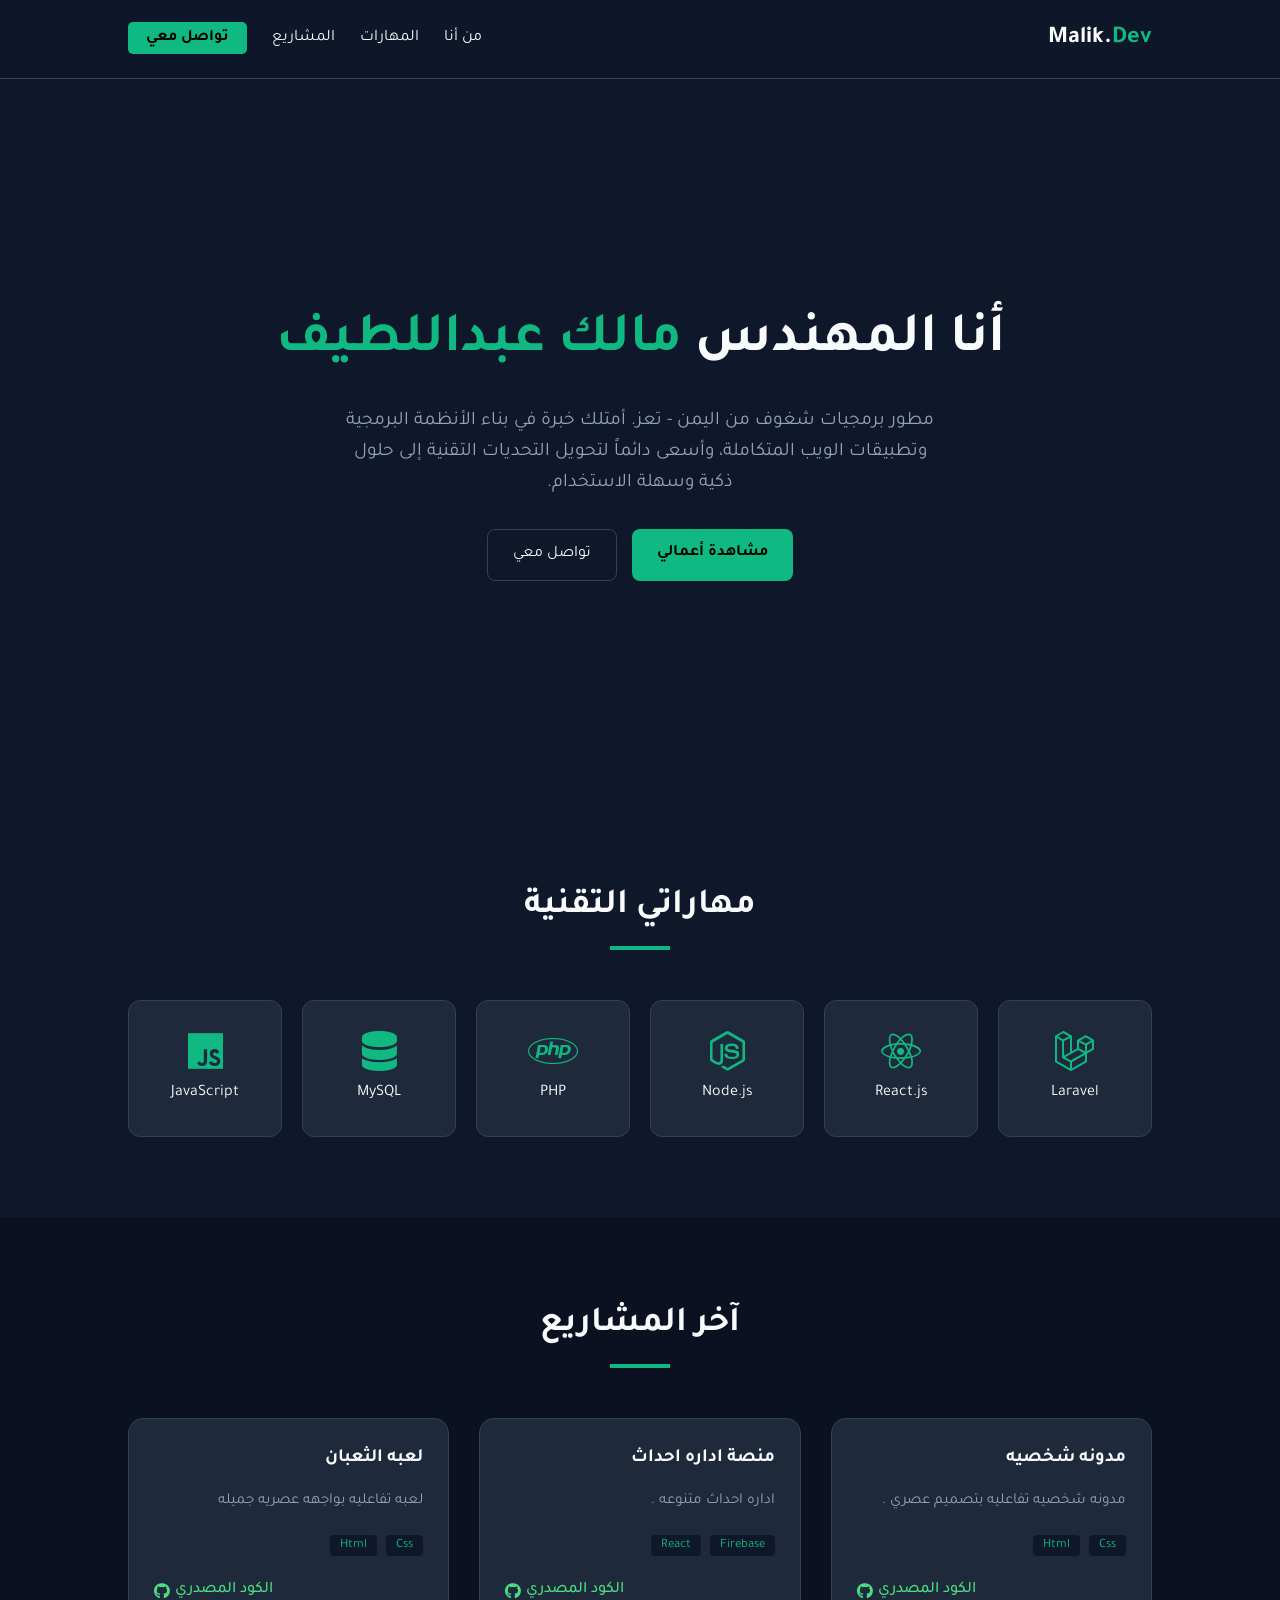
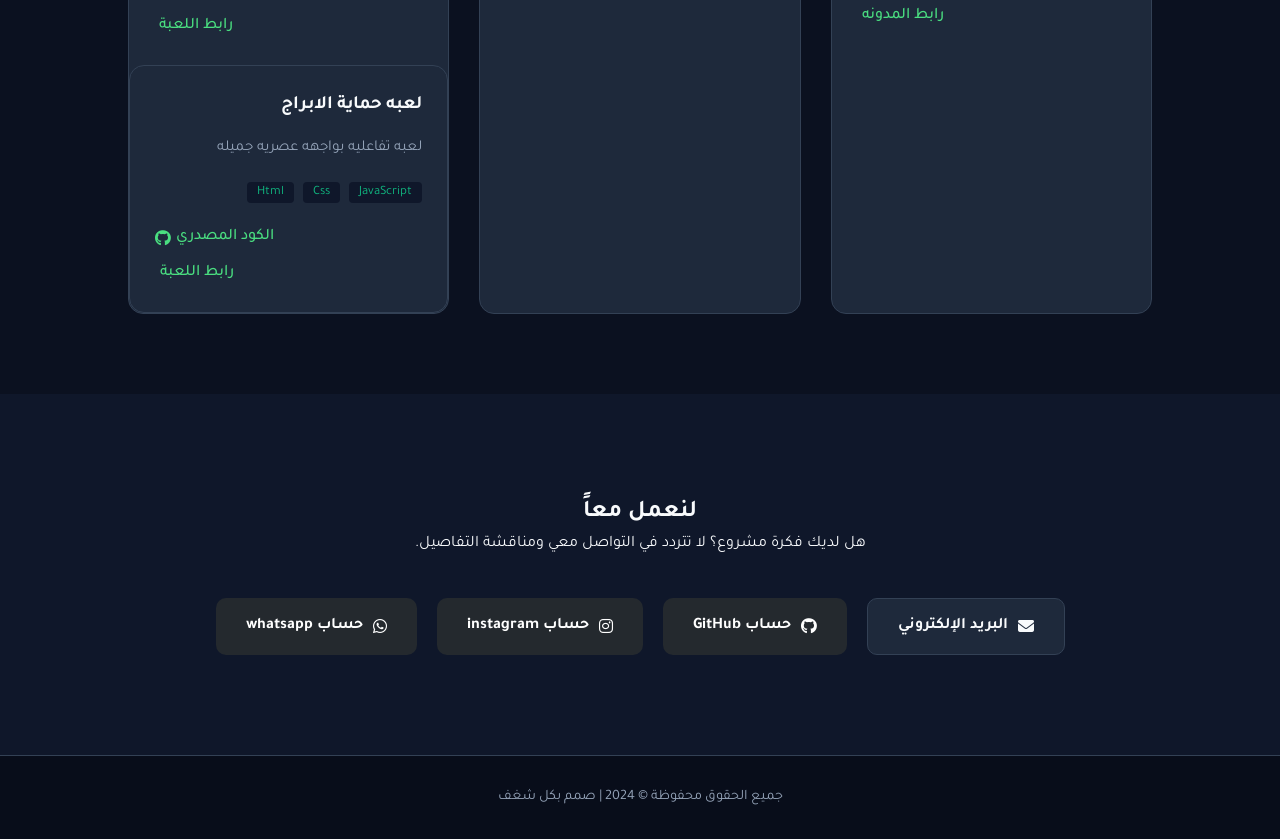
==== index.html @ f8c9a030 "first commit - add web project files" ====
<!DOCTYPE html>
<html lang="ar" dir="rtl">
<head>
    <meta charset="UTF-8">
    <meta name="viewport" content="width=device-width, initial-scale=1.0">
    <title>معرض أعمالي | Personal Portfolio</title>
    <link rel="stylesheet" href="style.css">
    <link rel="stylesheet" href="https://cdnjs.cloudflare.com/ajax/libs/font-awesome/6.4.0/css/all.min.css">
    <link href="https://fonts.googleapis.com/css2?family=Tajawal:wght@400;500;700&display=swap" rel="stylesheet">
</head>
<body>

    <nav class="navbar">
        <div class="logo">Malik.<span>Dev</span></div>
        <ul class="nav-links">
            <li><a href="#about">من أنا</a></li>
            <li><a href="#skills">المهارات</a></li>
            <li><a href="#projects">المشاريع</a></li>
            <li><a href="#contact" class="btn-contact-nav">تواصل معي</a></li>
        </ul>
    </nav>

    <!-- <header id="about" class="hero">
        <div class="hero-content">
            <h1>أهلاً بك، أنا <span class="highlight">مطور برمجيات</span></h1>
            <p>متخصص في بناء تطبيقات ويب متكاملة وحلول رقمية مبتكرة بأعلى معايير الجودة.</p>
            <div class="hero-btns">
                <a href="#projects" class="btn-primary">مشاهدة أعمالي</a>
                <a href="#contact" class="btn-secondary">ابدأ مشروعك</a>
            </div>
        </div>
    </header>  -->

     <header id="about" class="hero">
    <div class="hero-content">
        <h1>أنا المهندس <span class="highlight">مالك عبداللطيف</span></h1>
        <p>مطور برمجيات شغوف من اليمن - تعز. أمتلك خبرة في بناء الأنظمة البرمجية وتطبيقات الويب المتكاملة، وأسعى دائماً لتحويل التحديات التقنية إلى حلول ذكية وسهلة الاستخدام.</p>
        <div class="hero-btns">
            <a href="#projects" class="btn-primary">مشاهدة أعمالي</a>
            <a href="#contact" class="btn-secondary">تواصل معي</a>
        </div>
    </div>
</header>

<!-- <section id="skills" class="skills-section">
    <h2 class="section-title">مهاراتي التقنية</h2>
    <div class="skills-container">
        </div>
</section>  -->




    <section id="skills" class="skills-section">
        <h2 class="section-title">مهاراتي التقنية</h2>
        <div class="skills-grid">
            <div class="skill-card"><i class="fab fa-laravel"></i> <span>Laravel</span></div>
            <div class="skill-card"><i class="fab fa-react"></i> <span>React.js</span></div>
            <div class="skill-card"><i class="fab fa-node-js"></i> <span>Node.js</span></div>
            <div class="skill-card"><i class="fab fa-php"></i> <span>PHP</span></div>
            <div class="skill-card"><i class="fas fa-database"></i> <span>MySQL</span></div>
            <div class="skill-card"><i class="fab fa-js"></i> <span>JavaScript</span></div>
        </div>
    </section>

    <section id="projects" class="projects-section">
        <h2 class="section-title">آخر المشاريع</h2>
        <div class="projects-grid">
            <div class="project-card">
                <div class="project-info">
                    <h3>مدونه شخصيه</h3>
                    <p>مدونه شخصيه تفاعليه بتصميم عصري .</p>
                    <div class="tags">
                        <span>Html</span>
                        <span>Css</span>
                    </div>
                    <a href="https://github.com/ENG-Malek-Maker/malek-proo" target="_blank" class="github-link">
                        <i class="fab fa-github"></i> الكود المصدري
                    </a>
                   <a href="https://malek-proo.netlify.app/" target="_blank" class="github-link">
                            <i class="fab fa-netlify"></i> رابط المدونه
                        </a>
                </div>
            </div>
            <div class="project-card">
                <div class="project-info">
                    <h3>منصة اداره احداث</h3>
                    <p>اداره احداث متنوعه .</p>
                    <div class="tags">
                        <span>React</span>
                        <span>Firebase</span>
                    </div>
                    <a href="https://github.com/ENG-Malek-Maker/event-management-system" target="_blank" class="github-link">
                        <i class="fab fa-github"></i> الكود المصدري
                    </a>
                </div>
            </div>
              <div class="project-card">
                <div class="project-info">
                    <h3>لعبه الثعبان</h3>
                    <p>لعبه تفاعليه بواجهه عصريه جميله</p>
                    <div class="tags">
                        <span>Html</span>
                        <span>Css</span>
                    </div>
                    <div class="project-links">
                        <a href="https://github.com/ENG-Malek-Maker/snake_game" target="_blank" class="github-link">
                            <i class="fab fa-github"></i> الكود المصدري
                        </a>
                        
                        <a href="https://snakegame-malek.netlify.app/" target="_blank" class="github-link">
                            <i class="fab fa-netlify"></i> رابط اللعبة
                        </a>
                    </div>
                </div>

                   <div class="project-card">
                <div class="project-info">
                    <h3>لعبه حماية الابراج</h3>
                    <p>لعبه تفاعليه بواجهه عصريه جميله</p>
                    <div class="tags">
                        <span>Html</span>
                        <span>Css</span>
                         <span>JavaScript</span>
                    </div>
                    <div class="project-links">
                        <a href="https://github.com/ENG-Malek-Maker/tower-defense-html" target="_blank" class="github-link">
                            <i class="fab fa-github"></i> الكود المصدري
                        </a>
                        
                        <a href="https://tower-def-malek.netlify.app/" target="_blank" class="github-link">
                            <i class="fab fa-netlify"></i> رابط اللعبة
                        </a>
                    </div>
                </div>
            </div>
        </div>
    </section>

    <section id="contact" class="contact-section">
        <div class="contact-container">
            <h2>لنعمل معاً</h2>
            <p>هل لديك فكرة مشروع؟ لا تتردد في التواصل معي ومناقشة التفاصيل.</p>
            <div class="contact-links">
                <a href="mailto:malekabdalteef@gmail.com" class="contact-btn email">
                    <i class="fas fa-envelope"></i> البريد الإلكتروني</a>
                <a href="https://github.com/ENG-Malek-Maker" target="_blank" class="contact-btn github">
                    <i class="fab fa-github"></i> حساب GitHub
                </a>
                 <a href="https://www.instagram.com/m.a10.k?igsh=MTBoZHBwNnl3dHVicg==" target="_blank" class="contact-btn github">
                    <i class="fab fa-instagram"></i> حساب instagram
                </a>
                  <a href="https://wa.me/qr/QHG24O6Y6W7OC1" target="_blank" class="contact-btn github">
                    <i class="fab fa-whatsapp"></i> حساب whatsapp
                </a>
            </div>
        </div>
    </section>

    <footer>
        <p>جميع الحقوق محفوظة &copy; 2024 | صمم بكل شغف</p>
    </footer>

</body>
</html>



 <!-- <a href="https://github.com/ENG-Malek-Maker/snake_game" target="_blank" class="github-link">
                        <i class="fab fa-github"></i> الكود المصدري
                    </a>
                    <a href="https://snakegame-malek.netlify.app/" target="_blank" class="netlify-link">
                        <i class="fab fa-netlify"></i> رابط اللعبة
                    </a> -->
---- style.css ----
* {
    margin: 0;
    padding: 0;
    box-sizing: border-box;
    font-family: 'Tajawal', sans-serif;
    scroll-behavior: smooth;
}

:root {
    --primary-color: #10b981; /* زمردي */
    --bg-dark: #0f172a;
    --bg-card: #1e293b;
    --text-white: #f8fafc;
    --text-gray: #94a3b8;
}

body {
    background-color: var(--bg-dark);
    color: var(--text-white);
    line-height: 1.6;
}

a {
    text-decoration: none;
    color: inherit;
}

ul {
    list-style: none;
}

/* القائمة العلوية */
.navbar {
    display: flex;
    justify-content: space-between;
    align-items: center;
    padding: 20px 10%;
    background: rgba(15, 23, 42, 0.95);
    position: sticky;
    top: 0;
    z-index: 1000;
    border-bottom: 1px solid #334155;
}

.logo {
    font-size: 1.5rem;
    font-weight: bold;
}

.logo span {
    color: var(--primary-color);
}

.nav-links {
    display: flex;
    gap: 25px;
    align-items: center;
}

.nav-links a:hover {
    color: var(--primary-color);
}

.btn-contact-nav {
    background: var(--primary-color);
    color: #000 !important;
    padding: 8px 18px;
    border-radius: 5px;
    font-weight: bold;
}

/* قسم الترحيب */
.hero {
    height: 80vh;
    display: flex;
    align-items: center;
    justify-content: center;
    text-align: center;
    padding: 0 20px;
}

.hero h1 {
    font-size: 3.5rem;
    margin-bottom: 20px;
}

.highlight {
    color: var(--primary-color);
}

.hero p {
    font-size: 1.2rem;
    color: var(--text-gray);
    max-width: 600px;
    margin: 0 auto 30px;
}

.hero-btns {
    display: flex;
    gap: 15px;
    justify-content: center;
}

.btn-primary {
    background: var(--primary-color);
    padding: 12px 25px;
    border-radius: 8px;
    font-weight: bold;
    color: #000;
}

.btn-secondary {
    border: 1px solid #334155;
    padding: 12px 25px;
    border-radius: 8px;
}

/* أقسام العناوين */
.section-title {
    text-align: center;
    font-size: 2.2rem;
    margin-bottom: 50px;
    position: relative;
}

.section-title::after {
    content: '';
    display: block;
    width: 60px;
    height: 4px;
    background: var(--primary-color);
    margin: 10px auto;
}

/* المهارات */
.skills-section {
    padding: 80px 10%;
}

.skills-grid {
    display: grid;
    grid-template-columns: repeat(auto-fit, minmax(150px, 1fr));
    gap: 20px;
}

.skill-card {
    background: var(--bg-card);
    padding: 30px;
    border-radius: 12px;
    text-align: center;
    transition: transform 0.3s;
    border: 1px solid #334155;
}

.skill-card:hover {
    transform: translateY(-10px);
    border-color: var(--primary-color);
}

.skill-card i {
    font-size: 2.5rem;
    margin-bottom: 10px;
    display: block;
    color: var(--primary-color);
}

/* المشاريع */
.projects-section {
    padding: 80px 10%;
    background: #0b1120;
}

.projects-grid {
    display: grid;
    grid-template-columns: repeat(auto-fit, minmax(300px, 1fr));
    gap: 30px;
}

.project-card {
    background: var(--bg-card);
    border-radius: 15px;
    overflow: hidden;
    border: 1px solid #334155;
}

.project-info {
    padding: 25px;
}

.project-info h3 {
    margin-bottom: 15px;
}

.project-info p {
    color: var(--text-gray);
    font-size: 0.95rem;
    margin-bottom: 20px;
}

.tags {
    margin-bottom: 20px;
}

.tags span {
    background: #0f172a;
    color: var(--primary-color);
    padding: 4px 10px;
    border-radius: 4px;
    font-size: 0.8rem;
    margin-left: 5px;
}

.github-link {
    color: var(--primary-color);
    font-weight: 500;
}

/* التواصل */
.contact-section {
    padding: 100px 10%;
    text-align: center;
}

.contact-links {
    display: flex;
    justify-content: center;
    gap: 20px;
    margin-top: 40px;
    flex-wrap: wrap;
}

.contact-btn {
    padding: 15px 30px;
    border-radius: 10px;
    font-weight: bold;
    display: flex;
    align-items: center;
    gap: 10px;
    transition: 0.3s;
}

.email { background: #1e293b; border: 1px solid #334155; }
.github { background: #24292e; color: white; }

.contact-btn:hover {
    transform: scale(1.05);
}


footer {
    padding: 30px;
    text-align: center;
    background: #080d1a;
    color: var(--text-gray);
    font-size: 0.9rem;
    border-top: 1px solid #334155;
}

/* الجوال */
@media (max-width: 768px) {
    .nav-links { display: none; } /* يفضل إضافة قائمة منسدلة مستقبلاً */
    .hero h1 { font-size: 2.5rem; }
    .projects-grid { grid-template-columns: 1fr; }
}


/* ... كل الكود القديم الموجود عندك ... */

/* أضف هذا في نهاية الملف تماماً */

.skills-container {
    max-width: 800px;
    margin: 0 auto;
    padding: 0 20px;
}

.skill-item {
    margin-bottom: 25px;
}

.skill-info {
    display: flex;
    justify-content: space-between;
    margin-bottom: 8px;
    font-weight: bold;
    color: var(--text-white);
}

.progress-bar {
    width: 100%;
    height: 10px;
    background: #1e293b;
    border-radius: 10px;
    overflow: hidden;
    border: 1px solid #334155;
}

.progress {
    height: 100%;
    background: var(--primary-color);
    border-radius: 10px;
}



.project-links {
    display: flex;
    flex-direction: column;
    align-items: flex-end;
    gap: 10px; /* مسافة بسيطة بين الرابطين */
    margin-top: 15px;
}

/* لتوحيد اللون الأخضر للرابطين */
.github-link {
    color: #4ADE80 !important; /* أو اللون الأخضر المستخدم في مشروعك */
    text-decoration: none;
    display: flex;
    align-items: center;
    flex-direction: row-reverse;
    gap: 5px;
}

.github-link:hover {
    text-decoration: underline;
}
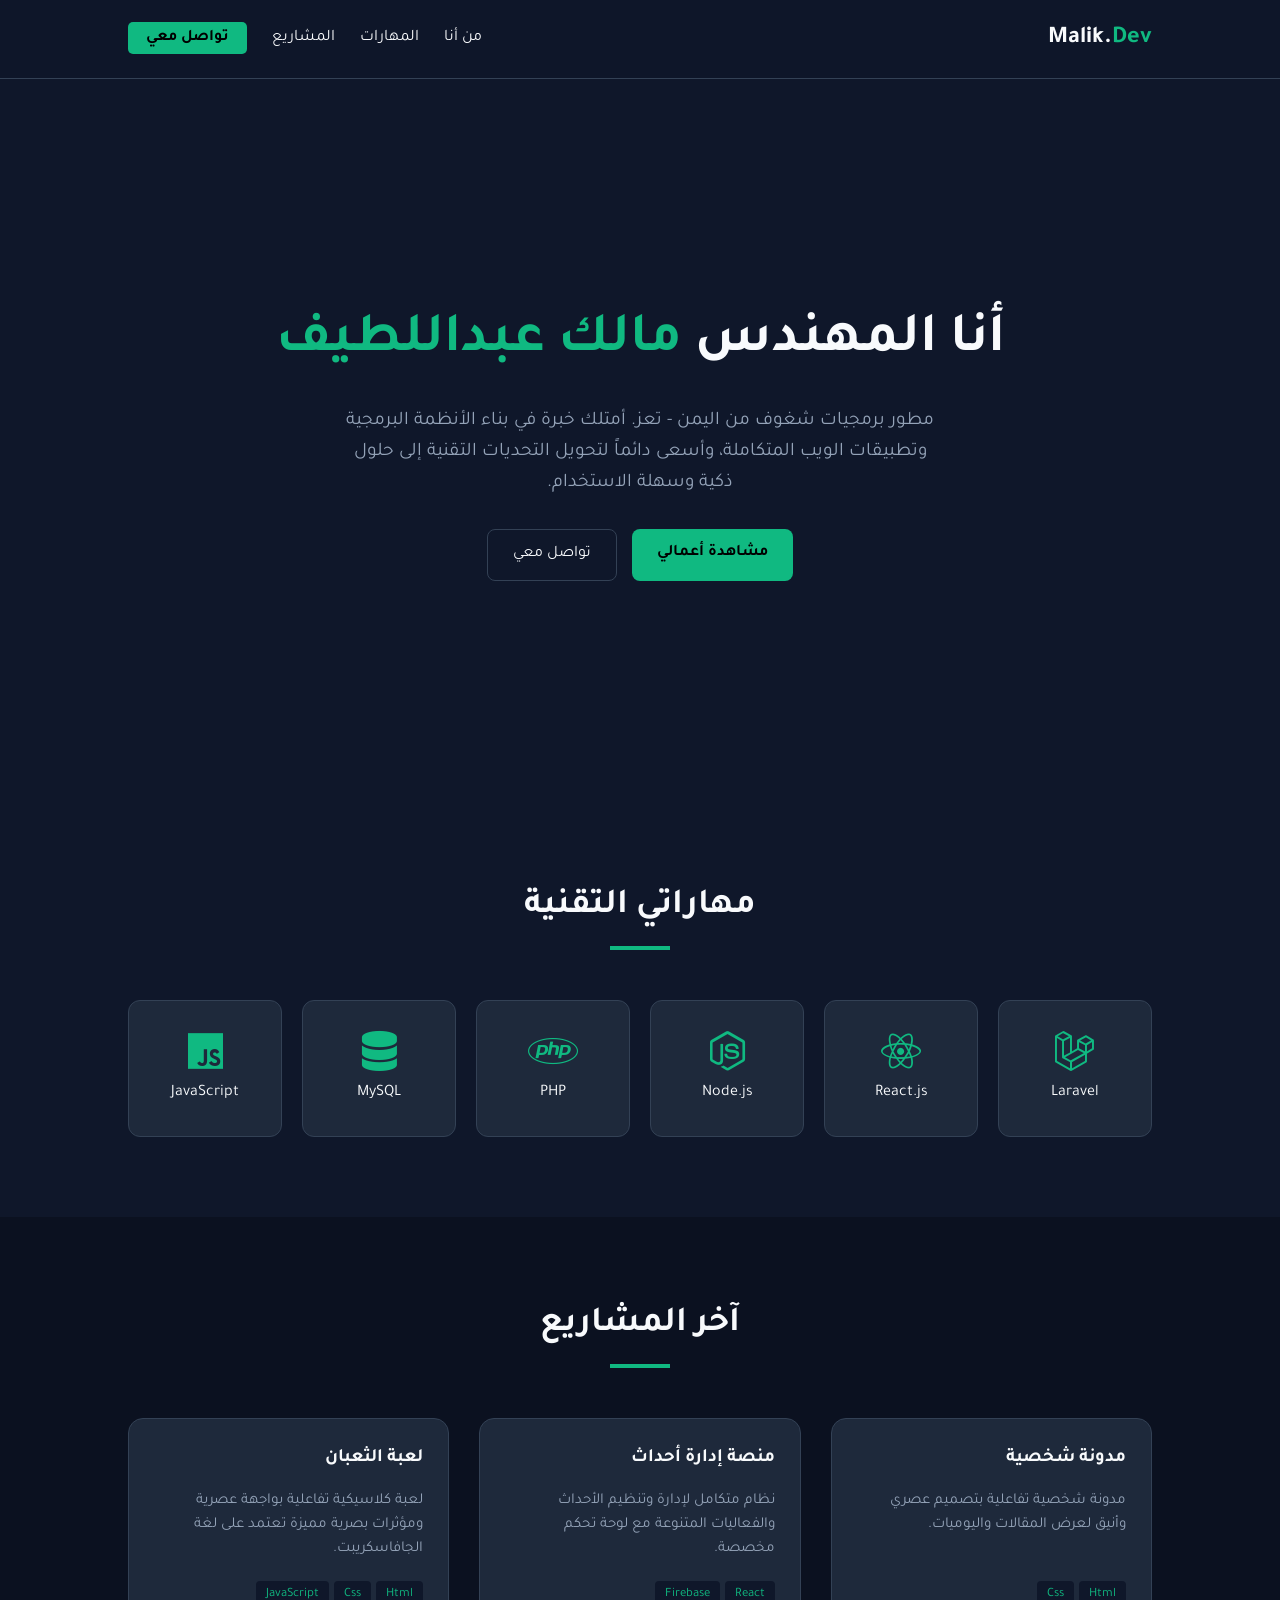
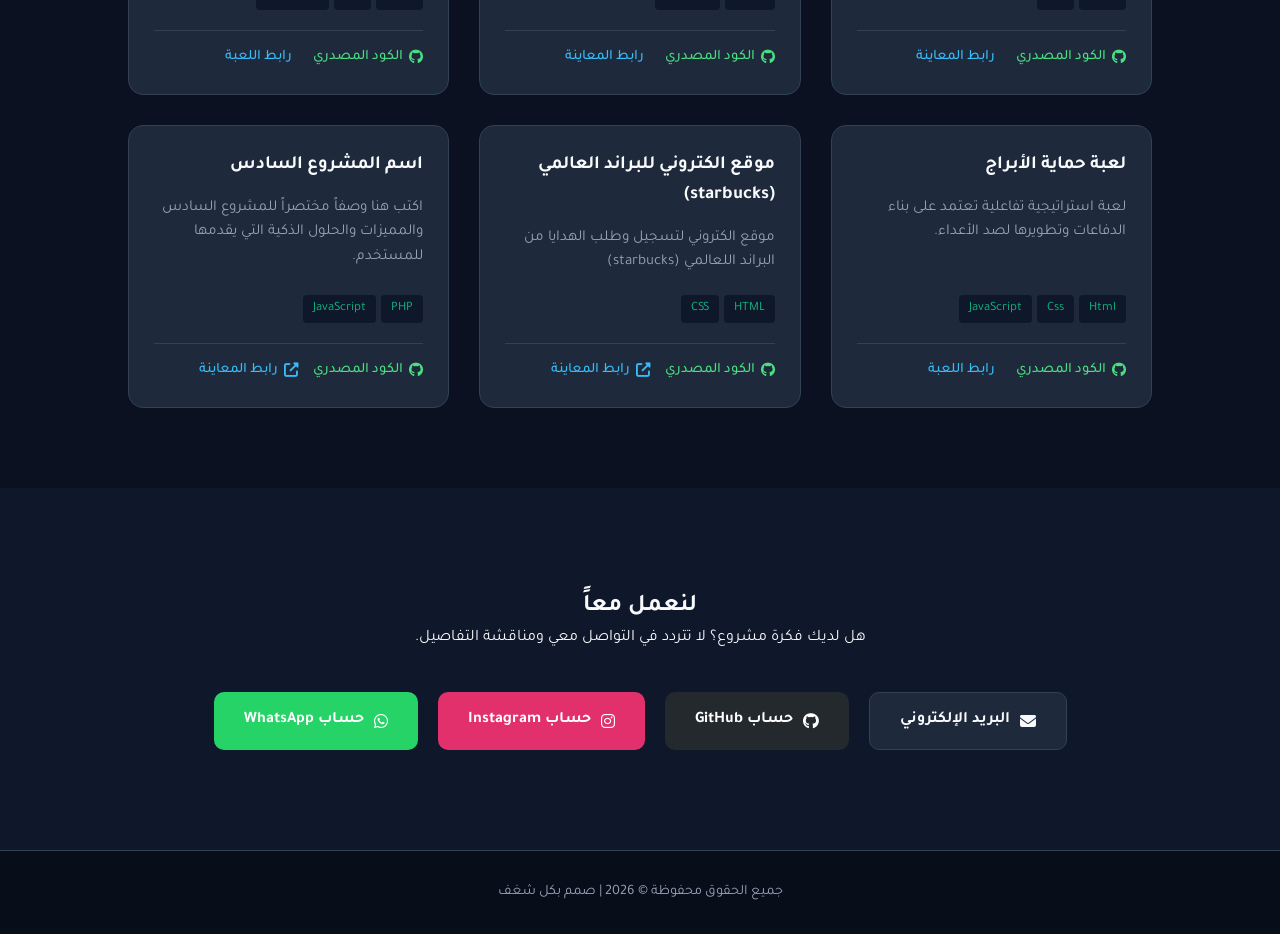
==== commit 10a23a40: "Update portfolio with 6 project slots and fix layout" ====
--- a/index.html
+++ b/index.html
@@ -20,36 +20,16 @@
         </ul>
     </nav>
 
-    <!-- <header id="about" class="hero">
+    <header id="about" class="hero">
         <div class="hero-content">
-            <h1>أهلاً بك، أنا <span class="highlight">مطور برمجيات</span></h1>
-            <p>متخصص في بناء تطبيقات ويب متكاملة وحلول رقمية مبتكرة بأعلى معايير الجودة.</p>
+            <h1>أنا المهندس <span class="highlight">مالك عبداللطيف</span></h1>
+            <p>مطور برمجيات شغوف من اليمن - تعز. أمتلك خبرة في بناء الأنظمة البرمجية وتطبيقات الويب المتكاملة، وأسعى دائماً لتحويل التحديات التقنية إلى حلول ذكية وسهلة الاستخدام.</p>
             <div class="hero-btns">
                 <a href="#projects" class="btn-primary">مشاهدة أعمالي</a>
-                <a href="#contact" class="btn-secondary">ابدأ مشروعك</a>
+                <a href="#contact" class="btn-secondary">تواصل معي</a>
             </div>
         </div>
-    </header>  -->
-
-     <header id="about" class="hero">
-    <div class="hero-content">
-        <h1>أنا المهندس <span class="highlight">مالك عبداللطيف</span></h1>
-        <p>مطور برمجيات شغوف من اليمن - تعز. أمتلك خبرة في بناء الأنظمة البرمجية وتطبيقات الويب المتكاملة، وأسعى دائماً لتحويل التحديات التقنية إلى حلول ذكية وسهلة الاستخدام.</p>
-        <div class="hero-btns">
-            <a href="#projects" class="btn-primary">مشاهدة أعمالي</a>
-            <a href="#contact" class="btn-secondary">تواصل معي</a>
-        </div>
-    </div>
-</header>
-
-<!-- <section id="skills" class="skills-section">
-    <h2 class="section-title">مهاراتي التقنية</h2>
-    <div class="skills-container">
-        </div>
-</section>  -->
-
-
-
+    </header>
 
     <section id="skills" class="skills-section">
         <h2 class="section-title">مهاراتي التقنية</h2>
@@ -66,74 +46,123 @@
     <section id="projects" class="projects-section">
         <h2 class="section-title">آخر المشاريع</h2>
         <div class="projects-grid">
+            
             <div class="project-card">
                 <div class="project-info">
-                    <h3>مدونه شخصيه</h3>
-                    <p>مدونه شخصيه تفاعليه بتصميم عصري .</p>
-                    <div class="tags">
-                        <span>Html</span>
-                        <span>Css</span>
-                    </div>
-                    <a href="https://github.com/ENG-Malek-Maker/malek-proo" target="_blank" class="github-link">
-                        <i class="fab fa-github"></i> الكود المصدري
-                    </a>
-                   <a href="https://malek-proo.netlify.app/" target="_blank" class="github-link">
-                            <i class="fab fa-netlify"></i> رابط المدونه
-                        </a>
-                </div>
-            </div>
-            <div class="project-card">
-                <div class="project-info">
-                    <h3>منصة اداره احداث</h3>
-                    <p>اداره احداث متنوعه .</p>
-                    <div class="tags">
-                        <span>React</span>
-                        <span>Firebase</span>
-                    </div>
-                    <a href="https://github.com/ENG-Malek-Maker/event-management-system" target="_blank" class="github-link">
-                        <i class="fab fa-github"></i> الكود المصدري
-                    </a>
-                </div>
-            </div>
-              <div class="project-card">
-                <div class="project-info">
-                    <h3>لعبه الثعبان</h3>
-                    <p>لعبه تفاعليه بواجهه عصريه جميله</p>
+                    <h3>مدونة شخصية</h3>
+                    <p>مدونة شخصية تفاعلية بتصميم عصري وأنيق لعرض المقالات واليوميات.</p>
                     <div class="tags">
                         <span>Html</span>
                         <span>Css</span>
                     </div>
                     <div class="project-links">
-                        <a href="https://github.com/ENG-Malek-Maker/snake_game" target="_blank" class="github-link">
+                        <a href="ضع_رابط_جيت_هاب_هنا" target="_blank" class="project-link">
                             <i class="fab fa-github"></i> الكود المصدري
                         </a>
-                        
-                        <a href="https://snakegame-malek.netlify.app/" target="_blank" class="github-link">
-                            <i class="fab fa-netlify"></i> رابط اللعبة
+                        <a href="ضع_رابط_المعاينة_هنا" target="_blank" class="project-link preview">
+                            <i class="fab fa-netlify"></i> رابط المعاينة
                         </a>
                     </div>
                 </div>
+            </div>
 
-                   <div class="project-card">
+            <div class="project-card">
                 <div class="project-info">
-                    <h3>لعبه حماية الابراج</h3>
-                    <p>لعبه تفاعليه بواجهه عصريه جميله</p>
+                    <h3>منصة إدارة أحداث</h3>
+                    <p>نظام متكامل لإدارة وتنظيم الأحداث والفعاليات المتنوعة مع لوحة تحكم مخصصة.</p>
+                    <div class="tags">
+                        <span>React</span>
+                        <span>Firebase</span>
+                    </div>
+                    <div class="project-links">
+                        <a href="https://github.com/ENG-Malek-Maker/event-management-system" target="_blank" class="project-link">
+                            <i class="fab fa-github"></i> الكود المصدري
+                        </a>
+                        <a href="ضع_رابط_المعاينة_هنا" target="_blank" class="project-link preview">
+                            <i class="fab fa-netlify"></i> رابط المعاينة
+                        </a>
+                    </div>
+                </div>
+            </div>
+
+            <div class="project-card">
+                <div class="project-info">
+                    <h3>لعبة الثعبان</h3>
+                    <p>لعبة كلاسيكية تفاعلية بواجهة عصرية ومؤثرات بصرية مميزة تعتمد على لغة الجافاسكريبت.</p>
                     <div class="tags">
                         <span>Html</span>
                         <span>Css</span>
-                         <span>JavaScript</span>
+                        <span>JavaScript</span>
                     </div>
                     <div class="project-links">
-                        <a href="https://github.com/ENG-Malek-Maker/tower-defense-html" target="_blank" class="github-link">
+                        <a href="https://github.com/ENG-Malek-Maker/snake_game" target="_blank" class="project-link">
                             <i class="fab fa-github"></i> الكود المصدري
                         </a>
-                        
-                        <a href="https://tower-def-malek.netlify.app/" target="_blank" class="github-link">
+                        <a href="https://snakegame-malek.netlify.app/" target="_blank" class="project-link preview">
                             <i class="fab fa-netlify"></i> رابط اللعبة
                         </a>
                     </div>
                 </div>
             </div>
+
+            <div class="project-card">
+                <div class="project-info">
+                    <h3>لعبة حماية الأبراج</h3>
+                    <p>لعبة استراتيجية تفاعلية تعتمد على بناء الدفاعات وتطويرها لصد الأعداء.</p>
+                    <div class="tags">
+                        <span>Html</span>
+                        <span>Css</span>
+                        <span>JavaScript</span>
+                    </div>
+                    <div class="project-links">
+                        <a href="https://github.com/ENG-Malek-Maker/tower-defense-html" target="_blank" class="project-link">
+                            <i class="fab fa-github"></i> الكود المصدري
+                        </a>
+                        <a href="https://tower-def-malek.netlify.app/" target="_blank" class="project-link preview">
+                            <i class="fab fa-netlify"></i> رابط اللعبة
+                        </a>
+                    </div>
+                </div>
+            </div>
+
+            <div class="project-card">
+                <div class="project-info">
+                    <h3>موقع الكتروني للبراند العالمي (starbucks)</h3>
+                    <p>موقع الكتروني لتسجيل وطلب الهدايا من البراند اللعالمي (starbucks)</p>
+                    <div class="tags">
+                        <span>HTML</span>
+                        <span>CSS</span>
+                    </div>
+                    <div class="project-links">
+                        <a href="https://github.com/ENG-Malek-Maker/starbucks-page" target="_blank" class="project-link">
+                            <i class="fab fa-github"></i> الكود المصدري
+                        </a>
+                        <a href="https://malek-star-bucks.netlify.app/" target="_blank" class="project-link preview">
+                            <i class="fas fa-external-link-alt"></i> رابط المعاينة
+                        </a>
+                    </div>
+                </div>
+            </div>
+
+            <div class="project-card">
+                <div class="project-info">
+                    <h3>اسم المشروع السادس</h3>
+                    <p>اكتب هنا وصفاً مختصراً للمشروع السادس والمميزات والحلول الذكية التي يقدمها للمستخدم.</p>
+                    <div class="tags">
+                        <span>PHP</span>
+                        <span>JavaScript</span>
+                    </div>
+                    <div class="project-links">
+                        <a href="ضع_رابط_جيت_هاب_هنا" target="_blank" class="project-link">
+                            <i class="fab fa-github"></i> الكود المصدري
+                        </a>
+                        <a href="ضع_رابط_المعاينة_هنا" target="_blank" class="project-link preview">
+                            <i class="fas fa-external-link-alt"></i> رابط المعاينة
+                        </a>
+                    </div>
+                </div>
+            </div>
+
         </div>
     </section>
 
@@ -143,32 +172,24 @@
             <p>هل لديك فكرة مشروع؟ لا تتردد في التواصل معي ومناقشة التفاصيل.</p>
             <div class="contact-links">
                 <a href="mailto:malekabdalteef@gmail.com" class="contact-btn email">
-                    <i class="fas fa-envelope"></i> البريد الإلكتروني</a>
+                    <i class="fas fa-envelope"></i> البريد الإلكتروني
+                </a>
                 <a href="https://github.com/ENG-Malek-Maker" target="_blank" class="contact-btn github">
                     <i class="fab fa-github"></i> حساب GitHub
                 </a>
-                 <a href="https://www.instagram.com/m.a10.k?igsh=MTBoZHBwNnl3dHVicg==" target="_blank" class="contact-btn github">
-                    <i class="fab fa-instagram"></i> حساب instagram
+                <a href="https://www.instagram.com/m.a10.k?igsh=MTBoZHBwNnl3dHVicg==" target="_blank" class="contact-btn instagram">
+                    <i class="fab fa-instagram"></i> حساب Instagram
                 </a>
-                  <a href="https://wa.me/qr/QHG24O6Y6W7OC1" target="_blank" class="contact-btn github">
-                    <i class="fab fa-whatsapp"></i> حساب whatsapp
+                <a href="https://wa.me/qr/QHG24O6Y6W7OC1" target="_blank" class="contact-btn whatsapp">
+                    <i class="fab fa-whatsapp"></i> حساب WhatsApp
                 </a>
             </div>
         </div>
     </section>
 
     <footer>
-        <p>جميع الحقوق محفوظة &copy; 2024 | صمم بكل شغف</p>
+        <p>جميع الحقوق محفوظة &copy; 2026 | صمم بكل شغف</p>
     </footer>
 
 </body>
-</html>
-
-
-
- <!-- <a href="https://github.com/ENG-Malek-Maker/snake_game" target="_blank" class="github-link">
-                        <i class="fab fa-github"></i> الكود المصدري
-                    </a>
-                    <a href="https://snakegame-malek.netlify.app/" target="_blank" class="netlify-link">
-                        <i class="fab fa-netlify"></i> رابط اللعبة
-                    </a> -->+</html>
--- a/style.css
+++ b/style.css
@@ -1,4 +1,3 @@
-
 * {
     margin: 0;
     padding: 0;
@@ -165,7 +164,7 @@
     color: var(--primary-color);
 }
 
-/* المشاريع */
+/* المشاريع المحدثة والمنسقة بالكامل */
 .projects-section {
     padding: 80px 10%;
     background: #0b1120;
@@ -182,24 +181,41 @@
     border-radius: 15px;
     overflow: hidden;
     border: 1px solid #334155;
+    display: flex;
+    flex-direction: column;
+    justify-content: space-between;
+    transition: transform 0.3s, border-color 0.3s;
+}
+
+.project-card:hover {
+    transform: translateY(-5px);
+    border-color: var(--primary-color);
 }
 
 .project-info {
     padding: 25px;
+    display: flex;
+    flex-direction: column;
+    height: 100%;
 }
 
 .project-info h3 {
     margin-bottom: 15px;
+    color: var(--text-white);
 }
 
 .project-info p {
     color: var(--text-gray);
     font-size: 0.95rem;
     margin-bottom: 20px;
+    flex-grow: 1; /* لجعل الكروت متساوية في الارتفاع */
 }
 
 .tags {
     margin-bottom: 20px;
+    display: flex;
+    gap: 5px;
+    flex-wrap: wrap;
 }
 
 .tags span {
@@ -208,12 +224,38 @@
     padding: 4px 10px;
     border-radius: 4px;
     font-size: 0.8rem;
-    margin-left: 5px;
-}
-
-.github-link {
-    color: var(--primary-color);
+}
+
+/* روابط المشاريع */
+.project-links {
+    display: flex;
+    gap: 15px;
+    margin-top: auto;
+    border-top: 1px solid #334155;
+    padding-top: 15px;
+}
+
+.project-link {
+    color: #4ADE80; /* اللون الأخضر الموحد لروابط جيت هاب */
     font-weight: 500;
+    font-size: 0.9rem;
+    display: flex;
+    align-items: center;
+    gap: 6px;
+    transition: color 0.2s;
+}
+
+.project-link:hover {
+    color: var(--text-white);
+    text-decoration: underline;
+}
+
+.project-link.preview {
+    color: #38bdf8; /* لون أزرق مميز لروابط المعاينة المباشرة */
+}
+
+.project-link.preview:hover {
+    color: var(--text-white);
 }
 
 /* التواصل */
@@ -242,11 +284,12 @@
 
 .email { background: #1e293b; border: 1px solid #334155; }
 .github { background: #24292e; color: white; }
+.instagram { background: #e1306c; color: white; }
+.whatsapp { background: #25d366; color: white; }
 
 .contact-btn:hover {
     transform: scale(1.05);
 }
-
 
 footer {
     padding: 30px;
@@ -257,18 +300,7 @@
     border-top: 1px solid #334155;
 }
 
-/* الجوال */
-@media (max-width: 768px) {
-    .nav-links { display: none; } /* يفضل إضافة قائمة منسدلة مستقبلاً */
-    .hero h1 { font-size: 2.5rem; }
-    .projects-grid { grid-template-columns: 1fr; }
-}
-
-
-/* ... كل الكود القديم الموجود عندك ... */
-
-/* أضف هذا في نهاية الملف تماماً */
-
+/* الأشرطة المتقدمة (Progress Bars) */
 .skills-container {
     max-width: 800px;
     margin: 0 auto;
@@ -302,26 +334,9 @@
     border-radius: 10px;
 }
 
-
-
-.project-links {
-    display: flex;
-    flex-direction: column;
-    align-items: flex-end;
-    gap: 10px; /* مسافة بسيطة بين الرابطين */
-    margin-top: 15px;
-}
-
-/* لتوحيد اللون الأخضر للرابطين */
-.github-link {
-    color: #4ADE80 !important; /* أو اللون الأخضر المستخدم في مشروعك */
-    text-decoration: none;
-    display: flex;
-    align-items: center;
-    flex-direction: row-reverse;
-    gap: 5px;
-}
-
-.github-link:hover {
-    text-decoration: underline;
+/* توافق الشاشات (الجوال) */
+@media (max-width: 768px) {
+    .nav-links { display: none; }
+    .hero h1 { font-size: 2.5rem; }
+    .projects-grid { grid-template-columns: 1fr; }
 }
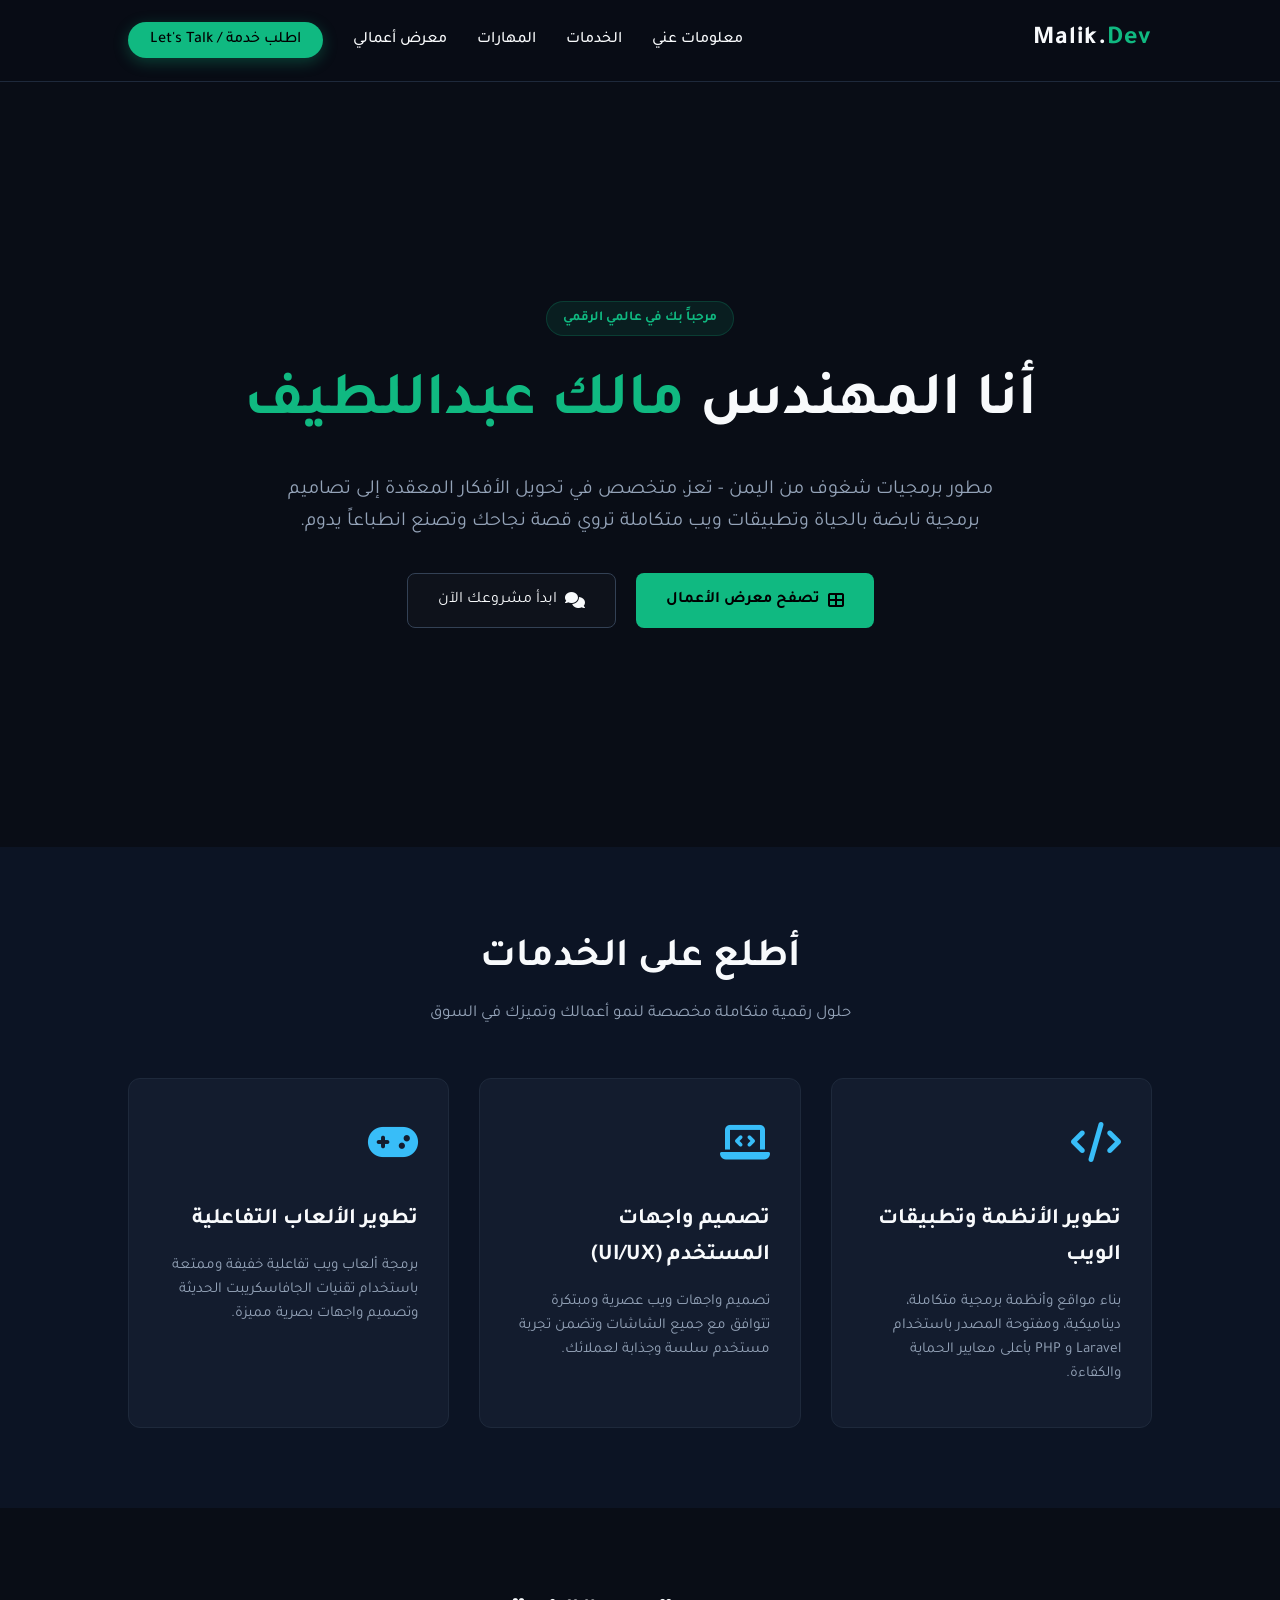
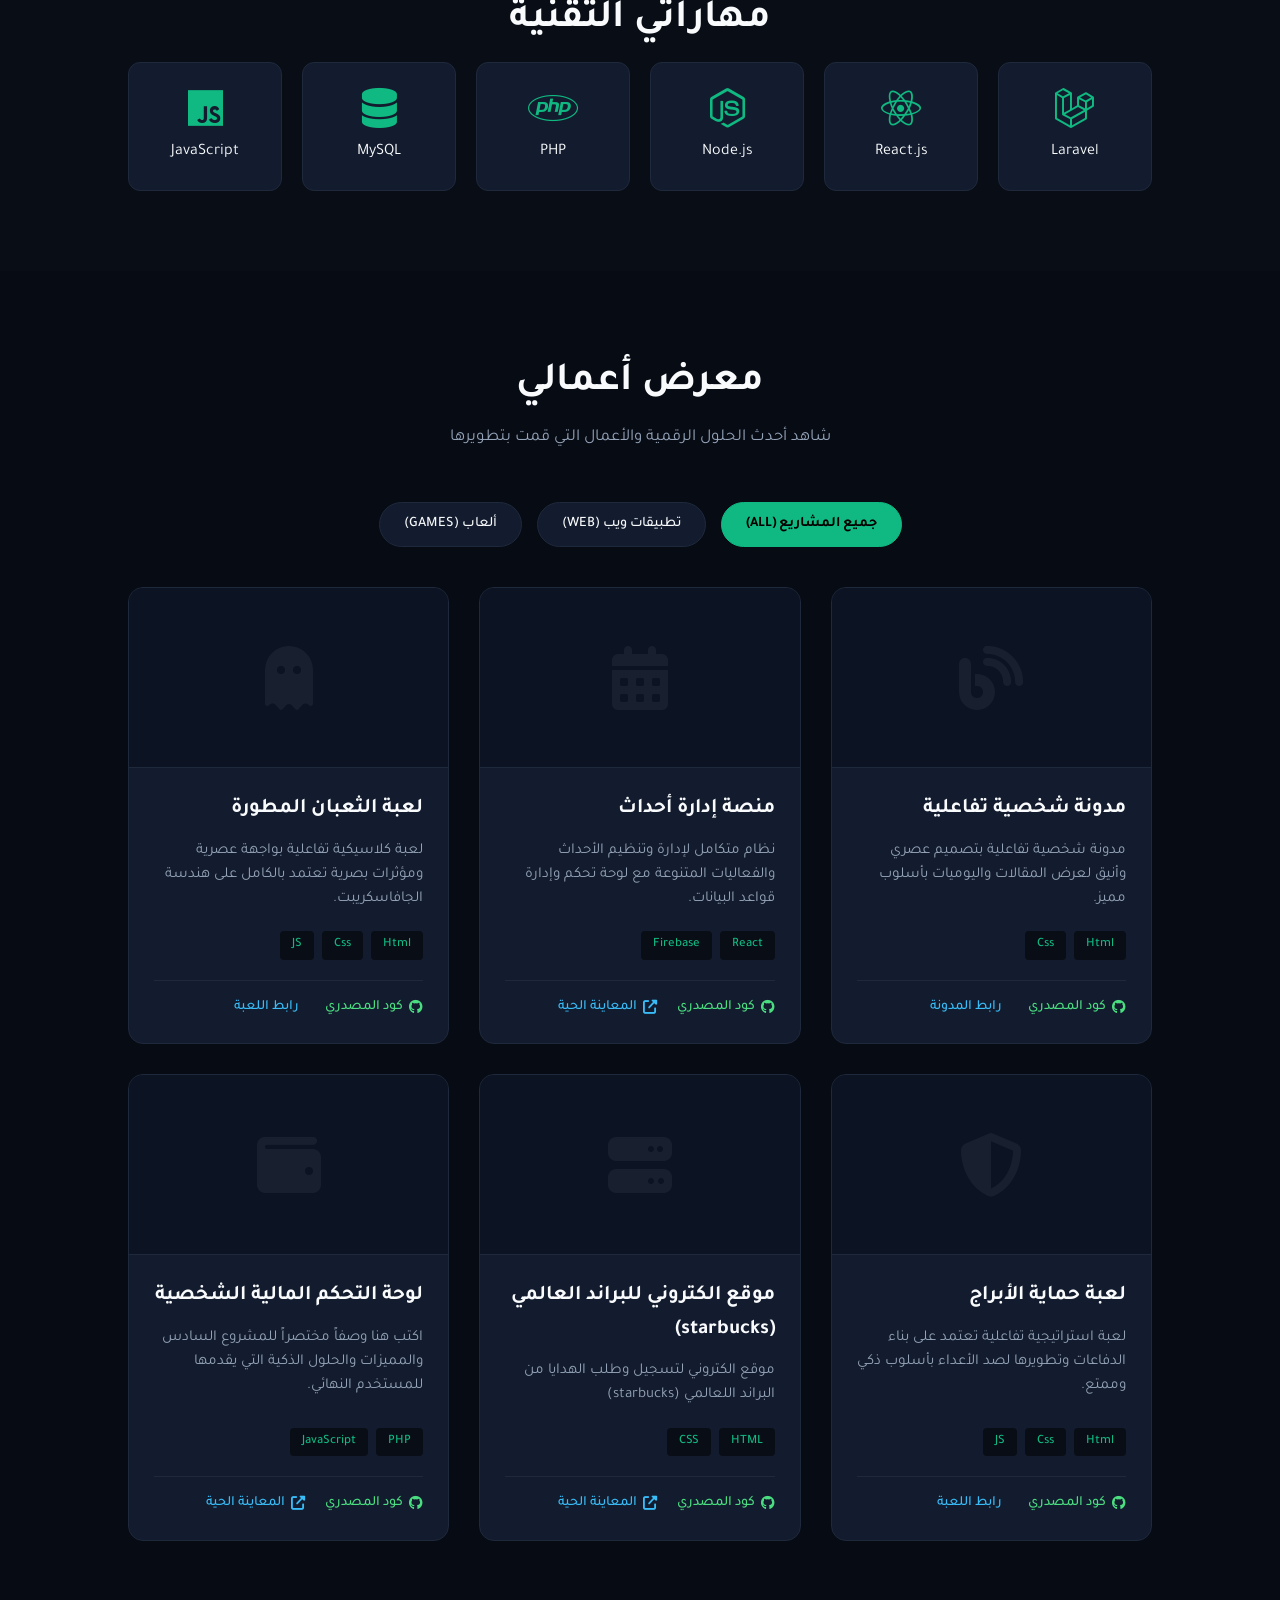
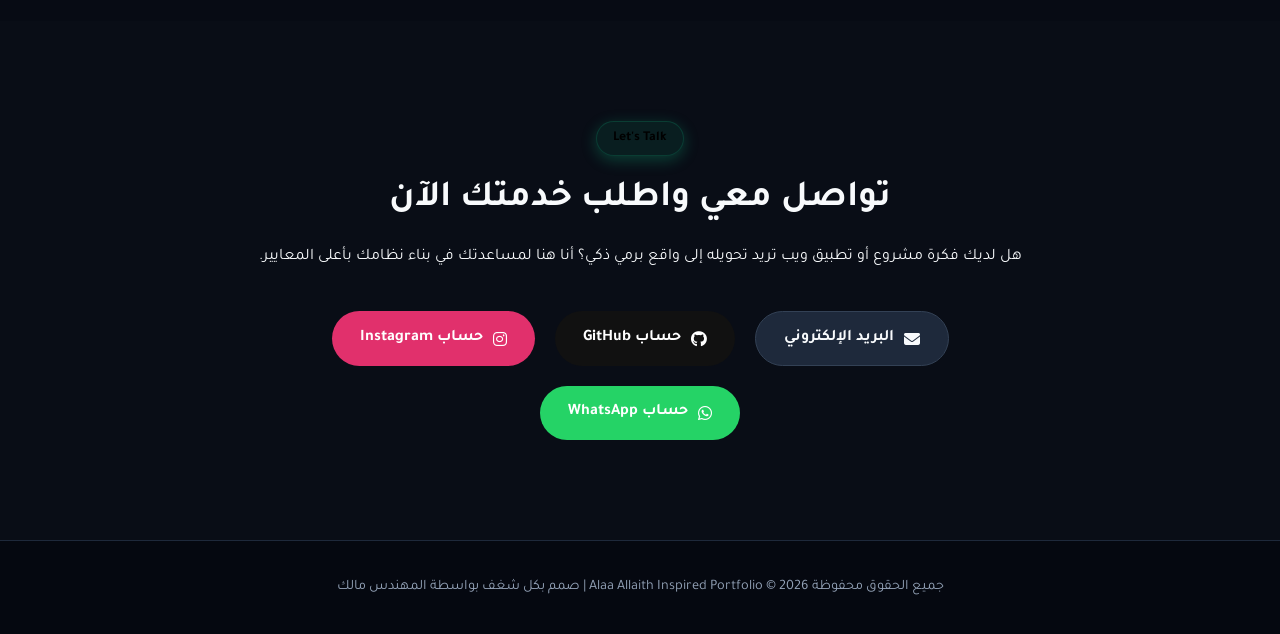
==== commit e50106f5: "Update portfolio with 6 project slots and fix layout" ====
--- a/index.html
+++ b/index.html
@@ -3,7 +3,7 @@
 <head>
     <meta charset="UTF-8">
     <meta name="viewport" content="width=device-width, initial-scale=1.0">
-    <title>معرض أعمالي | Personal Portfolio</title>
+    <title>معرض أعمالي | مالك عبداللطيف</title>
     <link rel="stylesheet" href="style.css">
     <link rel="stylesheet" href="https://cdnjs.cloudflare.com/ajax/libs/font-awesome/6.4.0/css/all.min.css">
     <link href="https://fonts.googleapis.com/css2?family=Tajawal:wght@400;500;700&display=swap" rel="stylesheet">
@@ -13,23 +13,47 @@
     <nav class="navbar">
         <div class="logo">Malik.<span>Dev</span></div>
         <ul class="nav-links">
-            <li><a href="#about">من أنا</a></li>
+            <li><a href="#about">معلومات عني</a></li>
+            <li><a href="#services">الخدمات</a></li>
             <li><a href="#skills">المهارات</a></li>
-            <li><a href="#projects">المشاريع</a></li>
-            <li><a href="#contact" class="btn-contact-nav">تواصل معي</a></li>
+            <li><a href="#projects">معرض أعمالي</a></li>
+            <li><a href="#contact" class="btn-contact-nav">اطلب خدمة / Let's Talk</a></li>
         </ul>
     </nav>
 
     <header id="about" class="hero">
         <div class="hero-content">
+            <div class="badge">مرحباً بك في عالمي الرقمي</div>
             <h1>أنا المهندس <span class="highlight">مالك عبداللطيف</span></h1>
-            <p>مطور برمجيات شغوف من اليمن - تعز. أمتلك خبرة في بناء الأنظمة البرمجية وتطبيقات الويب المتكاملة، وأسعى دائماً لتحويل التحديات التقنية إلى حلول ذكية وسهلة الاستخدام.</p>
+            <p class="hero-desc">مطور برمجيات شغوف من اليمن - تعز، متخصص في تحويل الأفكار المعقدة إلى تصاميم برمجية نابضة بالحياة وتطبيقات ويب متكاملة تروي قصة نجاحك وتصنع انطباعاً يدوم.</p>
             <div class="hero-btns">
-                <a href="#projects" class="btn-primary">مشاهدة أعمالي</a>
-                <a href="#contact" class="btn-secondary">تواصل معي</a>
+                <a href="#projects" class="btn-primary"><i class="fas fa-th-large"></i> تصفح معرض الأعمال</a>
+                <a href="#contact" class="btn-secondary"><i class="fas fa-comments"></i> ابدأ مشروعك الآن</a>
             </div>
         </div>
     </header>
+
+    <section id="services" class="services-section">
+        <h2 class="section-title">أطلع على الخدمات</h2>
+        <p class="section-subtitle">حلول رقمية متكاملة مخصصة لنمو أعمالك وتميزك في السوق</p>
+        <div class="services-grid">
+            <div class="service-card">
+                <div class="service-icon"><i class="fas fa-code"></i></div>
+                <h3>تطوير الأنظمة وتطبيقات الويب</h3>
+                <p>بناء مواقع وأنظمة برمجية متكاملة، ديناميكية، ومفتوحة المصدر باستخدام Laravel و PHP بأعلى معايير الحماية والكفاءة.</p>
+            </div>
+            <div class="service-card">
+                <div class="service-icon"><i class="fas fa-laptop-code"></i></div>
+                <h3>تصميم واجهات المستخدم (UI/UX)</h3>
+                <p>تصميم واجهات ويب عصرية ومبتكرة تتوافق مع جميع الشاشات وتضمن تجربة مستخدم سلسة وجذابة لعملائك.</p>
+            </div>
+            <div class="service-card">
+                <div class="service-icon"><i class="fas fa-gamepad"></i></div>
+                <h3>تطوير الألعاب التفاعلية</h3>
+                <p>برمجة ألعاب ويب تفاعلية خفيفة وممتعة باستخدام تقنيات الجافاسكريبت الحديثة وتصميم واجهات بصرية مميزة.</p>
+            </div>
+        </div>
+    </section>
 
     <section id="skills" class="skills-section">
         <h2 class="section-title">مهاراتي التقنية</h2>
@@ -44,121 +68,95 @@
     </section>
 
     <section id="projects" class="projects-section">
-        <h2 class="section-title">آخر المشاريع</h2>
+        <h2 class="section-title">معرض أعمالي</h2>
+        <p class="section-subtitle">شاهد أحدث الحلول الرقمية والأعمال التي قمت بتطويرها</p>
+        
+        <input type="radio" name="filter" id="all" checked hidden>
+        <input type="radio" name="filter" id="web-apps" hidden>
+        <input type="radio" name="filter" id="games" hidden>
+
+        <div class="filter-switch">
+            <label for="all" class="filter-btn">جميع المشاريع (ALL)</label>
+            <label for="web-apps" class="filter-btn">تطبيقات ويب (WEB)</label>
+            <label for="games" class="filter-btn">ألعاب (GAMES)</label>
+        </div>
+
         <div class="projects-grid">
             
-            <div class="project-card">
-                <div class="project-info">
-                    <h3>مدونة شخصية</h3>
-                    <p>مدونة شخصية تفاعلية بتصميم عصري وأنيق لعرض المقالات واليوميات.</p>
-                    <div class="tags">
-                        <span>Html</span>
-                        <span>Css</span>
-                    </div>
-                    <div class="project-links">
-                        <a href="ضع_رابط_جيت_هاب_هنا" target="_blank" class="project-link">
-                            <i class="fab fa-github"></i> الكود المصدري
-                        </a>
-                        <a href="ضع_رابط_المعاينة_هنا" target="_blank" class="project-link preview">
-                            <i class="fab fa-netlify"></i> رابط المعاينة
-                        </a>
-                    </div>
-                </div>
-            </div>
-
-            <div class="project-card">
+            <div class="project-card f-web">
+                <div class="project-img-holder"><i class="fas fa-blog"></i></div>
+                <div class="project-info">
+                    <h3>مدونة شخصية تفاعلية</h3>
+                    <p>مدونة شخصية تفاعلية بتصميم عصري وأنيق لعرض المقالات واليوميات بأسلوب مميز.</p>
+                    <div class="tags"><span>Html</span><span>Css</span></div>
+                    <div class="project-links">
+                        <a href="ضع_رابط_جيت_هاب_هنا" target="_blank" class="project-link"><i class="fab fa-github"></i> كود المصدري</a>
+                        <a href="ضع_رابط_المعاينة_هنا" target="_blank" class="project-link preview"><i class="fab fa-netlify"></i> رابط المدونة</a>
+                    </div>
+                </div>
+            </div>
+
+            <div class="project-card f-web">
+                <div class="project-img-holder"><i class="fas fa-calendar-alt"></i></div>
                 <div class="project-info">
                     <h3>منصة إدارة أحداث</h3>
-                    <p>نظام متكامل لإدارة وتنظيم الأحداث والفعاليات المتنوعة مع لوحة تحكم مخصصة.</p>
-                    <div class="tags">
-                        <span>React</span>
-                        <span>Firebase</span>
-                    </div>
-                    <div class="project-links">
-                        <a href="https://github.com/ENG-Malek-Maker/event-management-system" target="_blank" class="project-link">
-                            <i class="fab fa-github"></i> الكود المصدري
-                        </a>
-                        <a href="ضع_رابط_المعاينة_هنا" target="_blank" class="project-link preview">
-                            <i class="fab fa-netlify"></i> رابط المعاينة
-                        </a>
-                    </div>
-                </div>
-            </div>
-
-            <div class="project-card">
-                <div class="project-info">
-                    <h3>لعبة الثعبان</h3>
-                    <p>لعبة كلاسيكية تفاعلية بواجهة عصرية ومؤثرات بصرية مميزة تعتمد على لغة الجافاسكريبت.</p>
-                    <div class="tags">
-                        <span>Html</span>
-                        <span>Css</span>
-                        <span>JavaScript</span>
-                    </div>
-                    <div class="project-links">
-                        <a href="https://github.com/ENG-Malek-Maker/snake_game" target="_blank" class="project-link">
-                            <i class="fab fa-github"></i> الكود المصدري
-                        </a>
-                        <a href="https://snakegame-malek.netlify.app/" target="_blank" class="project-link preview">
-                            <i class="fab fa-netlify"></i> رابط اللعبة
-                        </a>
-                    </div>
-                </div>
-            </div>
-
-            <div class="project-card">
+                    <p>نظام متكامل لإدارة وتنظيم الأحداث والفعاليات المتنوعة مع لوحة تحكم وإدارة قواعد البيانات.</p>
+                    <div class="tags"><span>React</span><span>Firebase</span></div>
+                    <div class="project-links">
+                        <a href="https://github.com/ENG-Malek-Maker/event-management-system" target="_blank" class="project-link"><i class="fab fa-github"></i> كود المصدري</a>
+                        <a href="ضع_رابط_المعاينة_هنا" target="_blank" class="project-link preview"><i class="fas fa-external-link-alt"></i> المعاينة الحية</a>
+                    </div>
+                </div>
+            </div>
+
+            <div class="project-card f-games">
+                <div class="project-img-holder"><i class="fas fa-ghost"></i></div>
+                <div class="project-info">
+                    <h3>لعبة الثعبان المطورة</h3>
+                    <p>لعبة كلاسيكية تفاعلية بواجهة عصرية ومؤثرات بصرية تعتمد بالكامل على هندسة الجافاسكريبت.</p>
+                    <div class="tags"><span>Html</span><span>Css</span><span>JS</span></div>
+                    <div class="project-links">
+                        <a href="https://github.com/ENG-Malek-Maker/snake_game" target="_blank" class="project-link"><i class="fab fa-github"></i> كود المصدري</a>
+                        <a href="https://snakegame-malek.netlify.app/" target="_blank" class="project-link preview"><i class="fab fa-netlify"></i> رابط اللعبة</a>
+                    </div>
+                </div>
+            </div>
+
+            <div class="project-card f-games">
+                <div class="project-img-holder"><i class="fas fa-shield-alt"></i></div>
                 <div class="project-info">
                     <h3>لعبة حماية الأبراج</h3>
-                    <p>لعبة استراتيجية تفاعلية تعتمد على بناء الدفاعات وتطويرها لصد الأعداء.</p>
-                    <div class="tags">
-                        <span>Html</span>
-                        <span>Css</span>
-                        <span>JavaScript</span>
-                    </div>
-                    <div class="project-links">
-                        <a href="https://github.com/ENG-Malek-Maker/tower-defense-html" target="_blank" class="project-link">
-                            <i class="fab fa-github"></i> الكود المصدري
-                        </a>
-                        <a href="https://tower-def-malek.netlify.app/" target="_blank" class="project-link preview">
-                            <i class="fab fa-netlify"></i> رابط اللعبة
-                        </a>
-                    </div>
-                </div>
-            </div>
-
-            <div class="project-card">
-                <div class="project-info">
-                    <h3>موقع الكتروني للبراند العالمي (starbucks)</h3>
-                    <p>موقع الكتروني لتسجيل وطلب الهدايا من البراند اللعالمي (starbucks)</p>
-                    <div class="tags">
-                        <span>HTML</span>
-                        <span>CSS</span>
-                    </div>
-                    <div class="project-links">
-                        <a href="https://github.com/ENG-Malek-Maker/starbucks-page" target="_blank" class="project-link">
-                            <i class="fab fa-github"></i> الكود المصدري
-                        </a>
-                        <a href="https://malek-star-bucks.netlify.app/" target="_blank" class="project-link preview">
-                            <i class="fas fa-external-link-alt"></i> رابط المعاينة
-                        </a>
-                    </div>
-                </div>
-            </div>
-
-            <div class="project-card">
-                <div class="project-info">
-                    <h3>اسم المشروع السادس</h3>
-                    <p>اكتب هنا وصفاً مختصراً للمشروع السادس والمميزات والحلول الذكية التي يقدمها للمستخدم.</p>
-                    <div class="tags">
-                        <span>PHP</span>
-                        <span>JavaScript</span>
-                    </div>
-                    <div class="project-links">
-                        <a href="ضع_رابط_جيت_هاب_هنا" target="_blank" class="project-link">
-                            <i class="fab fa-github"></i> الكود المصدري
-                        </a>
-                        <a href="ضع_رابط_المعاينة_هنا" target="_blank" class="project-link preview">
-                            <i class="fas fa-external-link-alt"></i> رابط المعاينة
-                        </a>
+                    <p>لعبة استراتيجية تفاعلية تعتمد على بناء الدفاعات وتطويرها لصد الأعداء بأسلوب ذكي وممتع.</p>
+                    <div class="tags"><span>Html</span><span>Css</span><span>JS</span></div>
+                    <div class="project-links">
+                        <a href="https://github.com/ENG-Malek-Maker/tower-defense-html" target="_blank" class="project-link"><i class="fab fa-github"></i> كود المصدري</a>
+                        <a href="https://tower-def-malek.netlify.app/" target="_blank" class="project-link preview"><i class="fab fa-netlify"></i> رابط اللعبة</a>
+                    </div>
+                </div>
+            </div>
+
+            <div class="project-card f-web">
+                <div class="project-img-holder"><i class="fas fa-server"></i></div>
+                <div class="project-info">
+                   <h3>موقع الكتروني للبراند العالمي (starbucks)</h3>
+                      <p>موقع الكتروني لتسجيل وطلب الهدايا من البراند اللعالمي (starbucks)</p>
+                    <div class="tags"><span>HTML</span><span>CSS</span></div>
+                    <div class="project-links">
+                        <a href="https://github.com/ENG-Malek-Maker/starbucks-page" target="_blank" class="project-link"><i class="fab fa-github"></i> كود المصدري</a>
+                        <a href="https://malek-star-bucks.netlify.app/" target="_blank" class="project-link preview"><i class="fas fa-external-link-alt"></i> المعاينة الحية</a>
+                    </div>
+                </div>
+            </div>
+
+            <div class="project-card f-web">
+                <div class="project-img-holder"><i class="fas fa-wallet"></i></div>
+                <div class="project-info">
+                    <h3>لوحة التحكم المالية الشخصية</h3>
+                    <p>اكتب هنا وصفاً مختصراً للمشروع السادس والمميزات والحلول الذكية التي يقدمها للمستخدم النهائي.</p>
+                    <div class="tags"><span>PHP</span><span>JavaScript</span></div>
+                    <div class="project-links">
+                        <a href="ضع_رابط_جيت_هاب_هنا" target="_blank" class="project-link"><i class="fab fa-github"></i> كود المصدري</a>
+                        <a href="ضع_رابط_المعاينة_هنا" target="_blank" class="project-link preview"><i class="fas fa-external-link-alt"></i> المعاينة الحية</a>
                     </div>
                 </div>
             </div>
@@ -168,8 +166,9 @@
 
     <section id="contact" class="contact-section">
         <div class="contact-container">
-            <h2>لنعمل معاً</h2>
-            <p>هل لديك فكرة مشروع؟ لا تتردد في التواصل معي ومناقشة التفاصيل.</p>
+            <div class="badge btn-contact-nav" style="display:inline-block; margin-bottom: 15px; color:#000;">Let's Talk</div>
+            <h2>تواصل معي واطلب خدمتك الآن</h2>
+            <p>هل لديك فكرة مشروع أو تطبيق ويب تريد تحويله إلى واقع برمي ذكي؟ أنا هنا لمساعدتك في بناء نظامك بأعلى المعايير.</p>
             <div class="contact-links">
                 <a href="mailto:malekabdalteef@gmail.com" class="contact-btn email">
                     <i class="fas fa-envelope"></i> البريد الإلكتروني
@@ -188,8 +187,140 @@
     </section>
 
     <footer>
-        <p>جميع الحقوق محفوظة &copy; 2026 | صمم بكل شغف</p>
+        <p>جميع الحقوق محفوظة Alaa Allaith Inspired Portfolio © 2026 | صمم بكل شغف بواسطة المهندس مالك</p>
     </footer>
 
 </body>
-</html>+</html>
+
+
+
+
+
+<!-- 
+
+
+
+
+ <section id="projects" class="projects-section">
+        <h2 class="section-title">آخر المشاريع</h2>
+        <div class="projects-grid">
+            
+            <div class="project-card">
+                <div class="project-info">
+                    <h3>مدونة شخصية</h3>
+                    <p>مدونة شخصية تفاعلية بتصميم عصري وأنيق لعرض المقالات واليوميات.</p>
+                    <div class="tags">
+                        <span>Html</span>
+                        <span>Css</span>
+                    </div>
+                    <div class="project-links">
+                        <a href="ضع_رابط_جيت_هاب_هنا" target="_blank" class="project-link">
+                            <i class="fab fa-github"></i> الكود المصدري
+                        </a>
+                        <a href="ضع_رابط_المعاينة_هنا" target="_blank" class="project-link preview">
+                            <i class="fab fa-netlify"></i> رابط المعاينة
+                        </a>
+                    </div>
+                </div>
+            </div>
+
+            <div class="project-card">
+                <div class="project-info">
+                    <h3>منصة إدارة أحداث</h3>
+                    <p>نظام متكامل لإدارة وتنظيم الأحداث والفعاليات المتنوعة مع لوحة تحكم مخصصة.</p>
+                    <div class="tags">
+                        <span>React</span>
+                        <span>Firebase</span>
+                    </div>
+                    <div class="project-links">
+                        <a href="https://github.com/ENG-Malek-Maker/event-management-system" target="_blank" class="project-link">
+                            <i class="fab fa-github"></i> الكود المصدري
+                        </a>
+                        <a href="ضع_رابط_المعاينة_هنا" target="_blank" class="project-link preview">
+                            <i class="fab fa-netlify"></i> رابط المعاينة
+                        </a>
+                    </div>
+                </div>
+            </div>
+
+            <div class="project-card">
+                <div class="project-info">
+                    <h3>لعبة الثعبان</h3>
+                    <p>لعبة كلاسيكية تفاعلية بواجهة عصرية ومؤثرات بصرية مميزة تعتمد على لغة الجافاسكريبت.</p>
+                    <div class="tags">
+                        <span>Html</span>
+                        <span>Css</span>
+                        <span>JavaScript</span>
+                    </div>
+                    <div class="project-links">
+                        <a href="https://github.com/ENG-Malek-Maker/snake_game" target="_blank" class="project-link">
+                            <i class="fab fa-github"></i> الكود المصدري
+                        </a>
+                        <a href="https://snakegame-malek.netlify.app/" target="_blank" class="project-link preview">
+                            <i class="fab fa-netlify"></i> رابط اللعبة
+                        </a>
+                    </div>
+                </div>
+            </div>
+
+            <div class="project-card">
+                <div class="project-info">
+                    <h3>لعبة حماية الأبراج</h3>
+                    <p>لعبة استراتيجية تفاعلية تعتمد على بناء الدفاعات وتطويرها لصد الأعداء.</p>
+                    <div class="tags">
+                        <span>Html</span>
+                        <span>Css</span>
+                        <span>JavaScript</span>
+                    </div>
+                    <div class="project-links">
+                        <a href="https://github.com/ENG-Malek-Maker/tower-defense-html" target="_blank" class="project-link">
+                            <i class="fab fa-github"></i> الكود المصدري
+                        </a>
+                        <a href="https://tower-def-malek.netlify.app/" target="_blank" class="project-link preview">
+                            <i class="fab fa-netlify"></i> رابط اللعبة
+                        </a>
+                    </div>
+                </div>
+            </div>
+
+            <div class="project-card">
+                <div class="project-info">
+                    <h3>موقع الكتروني للبراند العالمي (starbucks)</h3>
+                    <p>موقع الكتروني لتسجيل وطلب الهدايا من البراند اللعالمي (starbucks)</p>
+                    <div class="tags">
+                        <span>HTML</span>
+                        <span>CSS</span>
+                    </div>
+                    <div class="project-links">
+                        <a href="https://github.com/ENG-Malek-Maker/starbucks-page" target="_blank" class="project-link">
+                            <i class="fab fa-github"></i> الكود المصدري
+                        </a>
+                        <a href="https://malek-star-bucks.netlify.app/" target="_blank" class="project-link preview">
+                            <i class="fas fa-external-link-alt"></i> رابط المعاينة
+                        </a>
+                    </div>
+                </div>
+            </div>
+
+            <div class="project-card">
+                <div class="project-info">
+                    <h3>اسم المشروع السادس</h3>
+                    <p>اكتب هنا وصفاً مختصراً للمشروع السادس والمميزات والحلول الذكية التي يقدمها للمستخدم.</p>
+                    <div class="tags">
+                        <span>PHP</span>
+                        <span>JavaScript</span>
+                    </div>
+                    <div class="project-links">
+                        <a href="ضع_رابط_جيت_هاب_هنا" target="_blank" class="project-link">
+                            <i class="fab fa-github"></i> الكود المصدري
+                        </a>
+                        <a href="ضع_رابط_المعاينة_هنا" target="_blank" class="project-link preview">
+                            <i class="fas fa-external-link-alt"></i> رابط المعاينة
+                        </a>
+                    </div>
+                </div>
+            </div>
+
+        </div>
+    </section> -->
--- a/style.css
+++ b/style.css
@@ -7,17 +7,19 @@
 }
 
 :root {
-    --primary-color: #10b981; /* زمردي */
-    --bg-dark: #0f172a;
-    --bg-card: #1e293b;
+    --primary-color: #10b981; /* لون الزمردي المشابه للموقع الأساسي */
+    --bg-dark: #090d16;       /* تعميق اللون الداكن ليتماشى مع موقع علاء */
+    --bg-card: #131c2e;       /* كروت كحلي داكن احترافي */
     --text-white: #f8fafc;
     --text-gray: #94a3b8;
+    --accent-blue: #38bdf8;
 }
 
 body {
     background-color: var(--bg-dark);
     color: var(--text-white);
     line-height: 1.6;
+    overflow-x: hidden;
 }
 
 a {
@@ -35,16 +37,18 @@
     justify-content: space-between;
     align-items: center;
     padding: 20px 10%;
-    background: rgba(15, 23, 42, 0.95);
+    background: rgba(9, 13, 22, 0.95);
     position: sticky;
     top: 0;
     z-index: 1000;
-    border-bottom: 1px solid #334155;
+    border-bottom: 1px solid #1e293b;
+    backdrop-filter: blur(10px);
 }
 
 .logo {
-    font-size: 1.5rem;
-    font-weight: bold;
+    font-size: 1.6rem;
+    font-weight: 700;
+    letter-spacing: 1px;
 }
 
 .logo span {
@@ -53,8 +57,13 @@
 
 .nav-links {
     display: flex;
-    gap: 25px;
-    align-items: center;
+    gap: 30px;
+    align-items: center;
+}
+
+.nav-links a {
+    font-weight: 500;
+    transition: color 0.3s;
 }
 
 .nav-links a:hover {
@@ -64,72 +73,151 @@
 .btn-contact-nav {
     background: var(--primary-color);
     color: #000 !important;
-    padding: 8px 18px;
-    border-radius: 5px;
+    padding: 10px 22px;
+    border-radius: 30px; /* جعل الحواف دائرية بالكامل لأسلوب عصري */
     font-weight: bold;
-}
-
-/* قسم الترحيب */
+    box-shadow: 0 4px 15px rgba(16, 185, 129, 0.3);
+    transition: transform 0.3s, box-shadow 0.3s !important;
+}
+
+.btn-contact-nav:hover {
+    transform: translateY(-3px);
+    box-shadow: 0 6px 20px rgba(16, 185, 129, 0.5);
+}
+
+/* قسم الترحيب الرئيسي */
 .hero {
-    height: 80vh;
+    height: 85vh;
     display: flex;
     align-items: center;
     justify-content: center;
     text-align: center;
     padding: 0 20px;
+    position: relative;
+}
+
+.badge {
+    background: rgba(16, 185, 129, 0.1);
+    color: var(--primary-color);
+    padding: 6px 16px;
+    border-radius: 20px;
+    font-size: 0.85rem;
+    font-weight: bold;
+    display: inline-block;
+    margin-bottom: 20px;
+    border: 1px solid rgba(16, 185, 129, 0.2);
 }
 
 .hero h1 {
-    font-size: 3.5rem;
+    font-size: 3.8rem;
     margin-bottom: 20px;
+    font-weight: 700;
 }
 
 .highlight {
     color: var(--primary-color);
 }
 
-.hero p {
-    font-size: 1.2rem;
+.hero-desc {
+    font-size: 1.25rem;
     color: var(--text-gray);
-    max-width: 600px;
-    margin: 0 auto 30px;
+    max-width: 750px;
+    margin: 0 auto 35px;
 }
 
 .hero-btns {
     display: flex;
-    gap: 15px;
+    gap: 20px;
     justify-content: center;
 }
 
 .btn-primary {
     background: var(--primary-color);
-    padding: 12px 25px;
+    padding: 14px 30px;
     border-radius: 8px;
     font-weight: bold;
     color: #000;
+    display: flex;
+    align-items: center;
+    gap: 8px;
+    transition: 0.3s;
+}
+
+.btn-primary:hover {
+    transform: translateY(-3px);
+    box-shadow: 0 5px 15px rgba(16, 185, 129, 0.4);
 }
 
 .btn-secondary {
     border: 1px solid #334155;
-    padding: 12px 25px;
+    padding: 14px 30px;
     border-radius: 8px;
-}
-
-/* أقسام العناوين */
+    display: flex;
+    align-items: center;
+    gap: 8px;
+    transition: 0.3s;
+    background: rgba(255, 255, 255, 0.02);
+}
+
+.btn-secondary:hover {
+    border-color: var(--primary-color);
+    color: var(--primary-color);
+}
+
+/* العناوين الموحدة للأقسام */
 .section-title {
     text-align: center;
-    font-size: 2.2rem;
+    font-size: 2.5rem;
+    margin-bottom: 10px;
+    font-weight: 700;
+}
+
+.section-subtitle {
+    text-align: center;
+    color: var(--text-gray);
     margin-bottom: 50px;
-    position: relative;
-}
-
-.section-title::after {
-    content: '';
-    display: block;
-    width: 60px;
-    height: 4px;
-    background: var(--primary-color);
-    margin: 10px auto;
+    font-size: 1.05rem;
+}
+
+/* قسم الخدمات الجديد */
+.services-section {
+    padding: 80px 10%;
+    background: #0c1424;
+}
+
+.services-grid {
+    display: grid;
+    grid-template-columns: repeat(auto-fit, minmax(280px, 1fr));
+    gap: 30px;
+}
+
+.service-card {
+    background: var(--bg-card);
+    padding: 40px 30px;
+    border-radius: 12px;
+    border: 1px solid #1e293b;
+    transition: transform 0.3s, border-color 0.3s;
+}
+
+.service-card:hover {
+    transform: translateY(-5px);
+    border-color: var(--accent-blue);
+}
+
+.service-icon {
+    font-size: 2.5rem;
+    color: var(--accent-blue);
+    margin-bottom: 20px;
+}
+
+.service-card h3 {
+    margin-bottom: 15px;
+    font-size: 1.4rem;
+}
+
+.service-card p {
+    color: var(--text-gray);
+    font-size: 0.95rem;
 }
 
 /* المهارات */
@@ -145,34 +233,74 @@
 
 .skill-card {
     background: var(--bg-card);
-    padding: 30px;
+    padding: 25px;
     border-radius: 12px;
     text-align: center;
-    transition: transform 0.3s;
-    border: 1px solid #334155;
+    transition: all 0.3s;
+    border: 1px solid #1e293b;
 }
 
 .skill-card:hover {
-    transform: translateY(-10px);
+    transform: scale(1.05);
     border-color: var(--primary-color);
+    background: rgba(16, 185, 129, 0.02);
 }
 
 .skill-card i {
     font-size: 2.5rem;
-    margin-bottom: 10px;
+    margin-bottom: 12px;
     display: block;
     color: var(--primary-color);
 }
 
-/* المشاريع المحدثة والمنسقة بالكامل */
+/* معرض الأعمال والتصنيفات (الفلترة) */
 .projects-section {
     padding: 80px 10%;
-    background: #0b1120;
+    background: #070b14;
+}
+
+/* ستايل أزرار الفرز */
+.filter-switch {
+    display: flex;
+    justify-content: center;
+    gap: 15px;
+    margin-bottom: 40px;
+}
+
+.filter-btn {
+    padding: 10px 24px;
+    background: var(--bg-card);
+    border: 1px solid #1e293b;
+    border-radius: 30px;
+    cursor: pointer;
+    font-weight: 500;
+    font-size: 0.9rem;
+    transition: all 0.3s;
+}
+
+.filter-btn:hover {
+    border-color: var(--primary-color);
+    color: var(--primary-color);
+}
+
+/* آليات الفلترة بالـ CSS النقي */
+#all:checked ~ .filter-switch label[for="all"],
+#web-apps:checked ~ .filter-switch label[for="web-apps"],
+#games:checked ~ .filter-switch label[for="games"] {
+    background: var(--primary-color);
+    color: #000;
+    border-color: var(--primary-color);
+    font-weight: bold;
+}
+
+#web-apps:checked ~ .projects-grid .project-card:not(.f-web),
+#games:checked ~ .projects-grid .project-card:not(.f-games) {
+    display: none;
 }
 
 .projects-grid {
     display: grid;
-    grid-template-columns: repeat(auto-fit, minmax(300px, 1fr));
+    grid-template-columns: repeat(auto-fit, minmax(320px, 1fr));
     gap: 30px;
 }
 
@@ -180,88 +308,107 @@
     background: var(--bg-card);
     border-radius: 15px;
     overflow: hidden;
-    border: 1px solid #334155;
+    border: 1px solid #1e293b;
     display: flex;
     flex-direction: column;
-    justify-content: space-between;
     transition: transform 0.3s, border-color 0.3s;
 }
 
 .project-card:hover {
-    transform: translateY(-5px);
+    transform: translateY(-8px);
     border-color: var(--primary-color);
+}
+
+.project-img-holder {
+    height: 180px;
+    background: #0c1424;
+    display: flex;
+    align-items: center;
+    justify-content: center;
+    font-size: 4rem;
+    color: rgba(255, 255, 255, 0.05);
+    border-bottom: 1px solid #1e293b;
+    position: relative;
+}
+
+.project-card:hover .project-img-holder {
+    color: rgba(16, 185, 129, 0.15);
 }
 
 .project-info {
     padding: 25px;
     display: flex;
     flex-direction: column;
-    height: 100%;
+    flex-grow: 1;
 }
 
 .project-info h3 {
-    margin-bottom: 15px;
-    color: var(--text-white);
+    margin-bottom: 12px;
+    font-size: 1.3rem;
 }
 
 .project-info p {
     color: var(--text-gray);
     font-size: 0.95rem;
     margin-bottom: 20px;
-    flex-grow: 1; /* لجعل الكروت متساوية في الارتفاع */
+    flex-grow: 1;
 }
 
 .tags {
     margin-bottom: 20px;
     display: flex;
-    gap: 5px;
-    flex-wrap: wrap;
+    gap: 8px;
 }
 
 .tags span {
-    background: #0f172a;
-    color: var(--primary-color);
-    padding: 4px 10px;
+    background: #090d16;
+    color: var(--primary-color);
+    padding: 4px 12px;
     border-radius: 4px;
     font-size: 0.8rem;
-}
-
-/* روابط المشاريع */
+    font-weight: 500;
+}
+
 .project-links {
     display: flex;
-    gap: 15px;
+    gap: 20px;
+    border-top: 1px solid #1e293b;
+    padding-top: 15px;
     margin-top: auto;
-    border-top: 1px solid #334155;
-    padding-top: 15px;
 }
 
 .project-link {
-    color: #4ADE80; /* اللون الأخضر الموحد لروابط جيت هاب */
+    color: #4ADE80;
     font-weight: 500;
-    font-size: 0.9rem;
+    font-size: 0.88rem;
     display: flex;
     align-items: center;
     gap: 6px;
-    transition: color 0.2s;
 }
 
 .project-link:hover {
-    color: var(--text-white);
+    color: white;
     text-decoration: underline;
 }
 
 .project-link.preview {
-    color: #38bdf8; /* لون أزرق مميز لروابط المعاينة المباشرة */
-}
-
-.project-link.preview:hover {
-    color: var(--text-white);
+    color: var(--accent-blue);
 }
 
 /* التواصل */
 .contact-section {
     padding: 100px 10%;
     text-align: center;
+}
+
+.contact-container {
+    max-width: 800px;
+    margin: 0 auto;
+}
+
+.contact-container h2 {
+    font-size: 2.3rem;
+    margin-bottom: 15px;
 }
 
 .contact-links {
@@ -273,8 +420,8 @@
 }
 
 .contact-btn {
-    padding: 15px 30px;
-    border-radius: 10px;
+    padding: 14px 28px;
+    border-radius: 30px;
     font-weight: bold;
     display: flex;
     align-items: center;
@@ -283,60 +430,28 @@
 }
 
 .email { background: #1e293b; border: 1px solid #334155; }
-.github { background: #24292e; color: white; }
+.github { background: #111; color: white; }
 .instagram { background: #e1306c; color: white; }
 .whatsapp { background: #25d366; color: white; }
 
 .contact-btn:hover {
-    transform: scale(1.05);
+    transform: translateY(-4px) scale(1.03);
 }
 
 footer {
-    padding: 30px;
-    text-align: center;
-    background: #080d1a;
+    padding: 35px;
+    text-align: center;
+    background: #050810;
     color: var(--text-gray);
     font-size: 0.9rem;
-    border-top: 1px solid #334155;
-}
-
-/* الأشرطة المتقدمة (Progress Bars) */
-.skills-container {
-    max-width: 800px;
-    margin: 0 auto;
-    padding: 0 20px;
-}
-
-.skill-item {
-    margin-bottom: 25px;
-}
-
-.skill-info {
-    display: flex;
-    justify-content: space-between;
-    margin-bottom: 8px;
-    font-weight: bold;
-    color: var(--text-white);
-}
-
-.progress-bar {
-    width: 100%;
-    height: 10px;
-    background: #1e293b;
-    border-radius: 10px;
-    overflow: hidden;
-    border: 1px solid #334155;
-}
-
-.progress {
-    height: 100%;
-    background: var(--primary-color);
-    border-radius: 10px;
-}
-
-/* توافق الشاشات (الجوال) */
+    border-top: 1px solid #1e293b;
+}
+
+/* التوافق مع الجوال */
 @media (max-width: 768px) {
     .nav-links { display: none; }
-    .hero h1 { font-size: 2.5rem; }
+    .hero h1 { font-size: 2.6rem; }
+    .hero-desc { font-size: 1.1rem; }
     .projects-grid { grid-template-columns: 1fr; }
+    .filter-switch { flex-wrap: wrap; }
 }
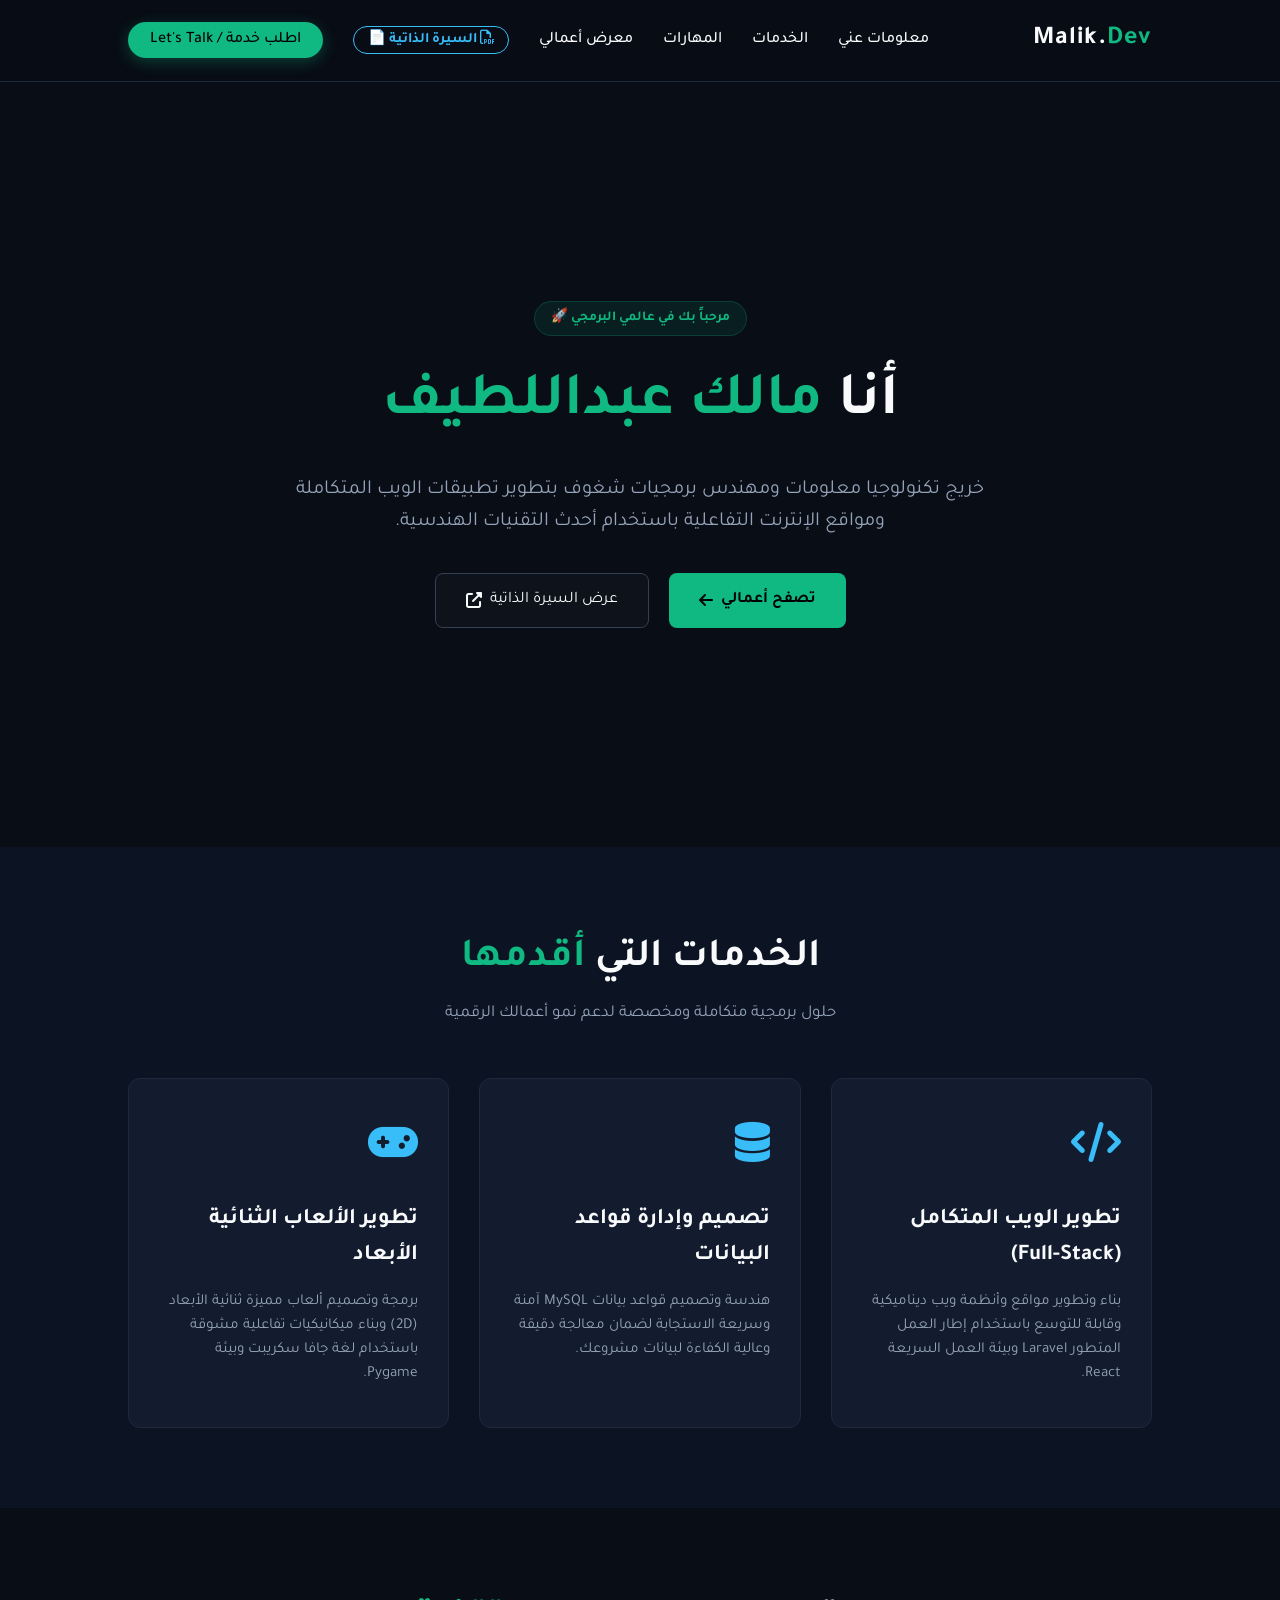
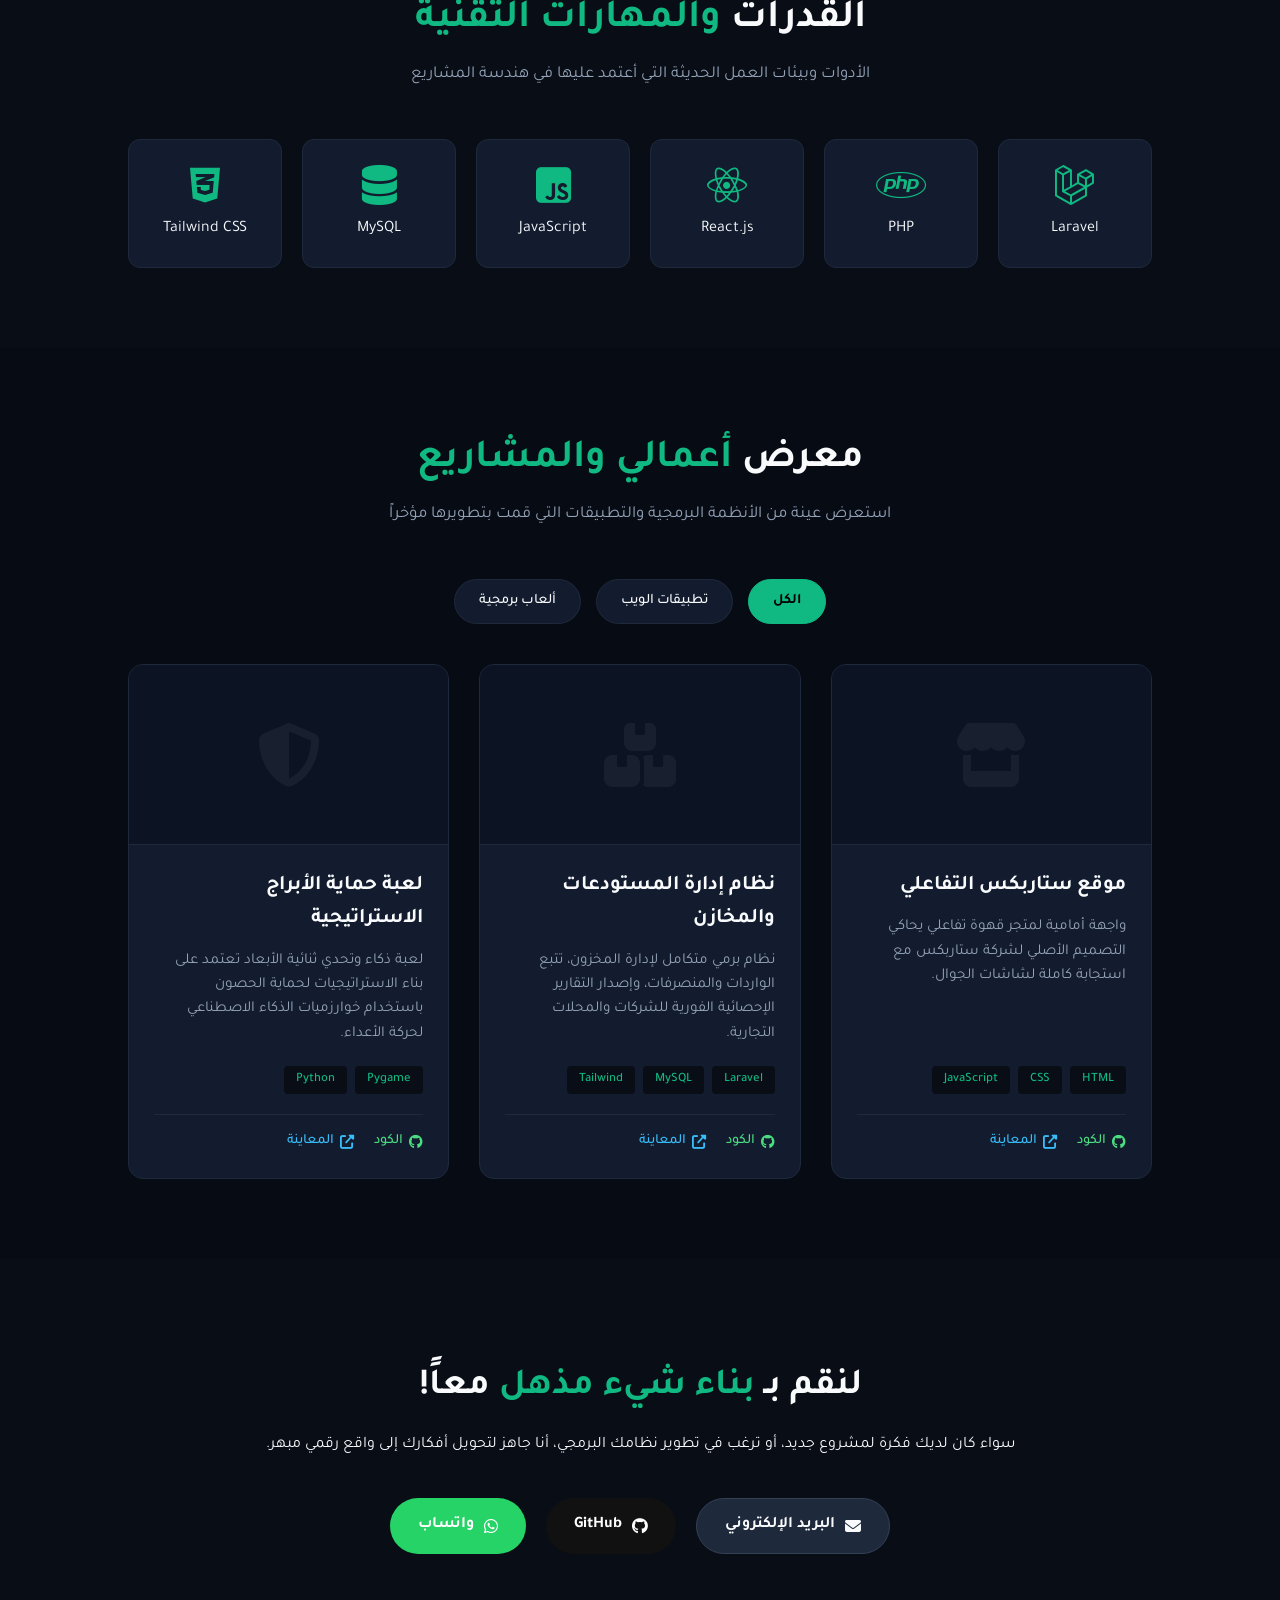
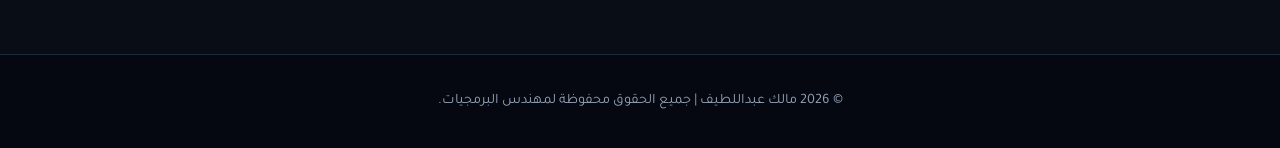
==== commit f3c10de5: "إضافة صفحة السيرة الذاتية التفاعلية وتحديث ملف التنسيقات المشترك" ====
--- a/index.html
+++ b/index.html
@@ -17,107 +17,95 @@
             <li><a href="#services">الخدمات</a></li>
             <li><a href="#skills">المهارات</a></li>
             <li><a href="#projects">معرض أعمالي</a></li>
+            <li><a href="resume.html" target="_blank" style="color: var(--accent-blue); border: 1px solid var(--accent-blue); padding: 6px 14px; border-radius: 20px; font-weight: bold; font-size: 0.9rem; transition: 0.3s;"><i class="far fa-file-pdf"></i> السيرة الذاتية 📄</a></li>
             <li><a href="#contact" class="btn-contact-nav">اطلب خدمة / Let's Talk</a></li>
         </ul>
     </nav>
 
     <header id="about" class="hero">
         <div class="hero-content">
-            <div class="badge">مرحباً بك في عالمي الرقمي</div>
-            <h1>أنا المهندس <span class="highlight">مالك عبداللطيف</span></h1>
-            <p class="hero-desc">مطور برمجيات شغوف من اليمن - تعز، متخصص في تحويل الأفكار المعقدة إلى تصاميم برمجية نابضة بالحياة وتطبيقات ويب متكاملة تروي قصة نجاحك وتصنع انطباعاً يدوم.</p>
+            <div class="badge">مرحباً بك في عالمي البرمجي 🚀</div>
+            <h1>أنا <span class="highlight">مالك عبداللطيف</span></h1>
+            <p class="hero-desc">خريج تكنولوجيا معلومات ومهندس برمجيات شغوف بتطوير تطبيقات الويب المتكاملة ومواقع الإنترنت التفاعلية باستخدام أحدث التقنيات الهندسية.</p>
             <div class="hero-btns">
-                <a href="#projects" class="btn-primary"><i class="fas fa-th-large"></i> تصفح معرض الأعمال</a>
-                <a href="#contact" class="btn-secondary"><i class="fas fa-comments"></i> ابدأ مشروعك الآن</a>
+                <a href="#projects" class="btn-primary">تصفح أعمالي <i class="fas fa-arrow-left"></i></a>
+                <a href="resume.html" target="_blank" class="btn-secondary">عرض السيرة الذاتية <i class="fas fa-external-link-alt"></i></a>
             </div>
         </div>
     </header>
 
     <section id="services" class="services-section">
-        <h2 class="section-title">أطلع على الخدمات</h2>
-        <p class="section-subtitle">حلول رقمية متكاملة مخصصة لنمو أعمالك وتميزك في السوق</p>
+        <h2 class="section-title">الخدمات التي <span class="highlight">أقدمها</span></h2>
+        <p class="section-subtitle">حلول برمجية متكاملة ومخصصة لدعم نمو أعمالك الرقمية</p>
         <div class="services-grid">
             <div class="service-card">
                 <div class="service-icon"><i class="fas fa-code"></i></div>
-                <h3>تطوير الأنظمة وتطبيقات الويب</h3>
-                <p>بناء مواقع وأنظمة برمجية متكاملة، ديناميكية، ومفتوحة المصدر باستخدام Laravel و PHP بأعلى معايير الحماية والكفاءة.</p>
+                <h3>تطوير الويب المتكامل (Full-Stack)</h3>
+                <p>بناء وتطوير مواقع وأنظمة ويب ديناميكية وقابلة للتوسع باستخدام إطار العمل المتطور Laravel وبيئة العمل السريعة React.</p>
             </div>
             <div class="service-card">
-                <div class="service-icon"><i class="fas fa-laptop-code"></i></div>
-                <h3>تصميم واجهات المستخدم (UI/UX)</h3>
-                <p>تصميم واجهات ويب عصرية ومبتكرة تتوافق مع جميع الشاشات وتضمن تجربة مستخدم سلسة وجذابة لعملائك.</p>
+                <div class="service-icon"><i class="fas fa-database"></i></div>
+                <h3>تصميم وإدارة قواعد البيانات</h3>
+                <p>هندسة وتصميم قواعد بيانات MySQL آمنة وسريعة الاستجابة لضمان معالجة دقيقة وعالية الكفاءة لبيانات مشروعك.</p>
             </div>
             <div class="service-card">
                 <div class="service-icon"><i class="fas fa-gamepad"></i></div>
-                <h3>تطوير الألعاب التفاعلية</h3>
-                <p>برمجة ألعاب ويب تفاعلية خفيفة وممتعة باستخدام تقنيات الجافاسكريبت الحديثة وتصميم واجهات بصرية مميزة.</p>
+                <h3>تطوير الألعاب الثنائية الأبعاد</h3>
+                <p>برمجة وتصميم ألعاب مميزة ثنائية الأبعاد (2D) وبناء ميكانيكيات تفاعلية مشوقة باستخدام لغة جافا سكريبت وبيئة Pygame.</p>
             </div>
         </div>
     </section>
 
     <section id="skills" class="skills-section">
-        <h2 class="section-title">مهاراتي التقنية</h2>
+        <h2 class="section-title">القدرات <span class="highlight">والمهارات التقنية</span></h2>
+        <p class="section-subtitle">الأدوات وبيئات العمل الحديثة التي أعتمد عليها في هندسة المشاريع</p>
         <div class="skills-grid">
-            <div class="skill-card"><i class="fab fa-laravel"></i> <span>Laravel</span></div>
-            <div class="skill-card"><i class="fab fa-react"></i> <span>React.js</span></div>
-            <div class="skill-card"><i class="fab fa-node-js"></i> <span>Node.js</span></div>
-            <div class="skill-card"><i class="fab fa-php"></i> <span>PHP</span></div>
-            <div class="skill-card"><i class="fas fa-database"></i> <span>MySQL</span></div>
-            <div class="skill-card"><i class="fab fa-js"></i> <span>JavaScript</span></div>
+            <div class="skill-card"><i class="fab fa-laravel"></i><span>Laravel</span></div>
+            <div class="skill-card"><i class="fab fa-php"></i><span>PHP</span></div>
+            <div class="skill-card"><i class="fab fa-react"></i><span>React.js</span></div>
+            <div class="skill-card"><i class="fab fa-js-square"></i><span>JavaScript</span></div>
+            <div class="skill-card"><i class="fas fa-database"></i><span>MySQL</span></div>
+            <div class="skill-card"><i class="fab fa-css3-alt"></i><span>Tailwind CSS</span></div>
         </div>
     </section>
 
     <section id="projects" class="projects-section">
-        <h2 class="section-title">معرض أعمالي</h2>
-        <p class="section-subtitle">شاهد أحدث الحلول الرقمية والأعمال التي قمت بتطويرها</p>
+        <h2 class="section-title">معرض <span class="highlight">أعمالي والمشاريع</span></h2>
+        <p class="section-subtitle">استعرض عينة من الأنظمة البرمجية والتطبيقات التي قمت بتطويرها مؤخراً</p>
         
-        <input type="radio" name="filter" id="all" checked hidden>
-        <input type="radio" name="filter" id="web-apps" hidden>
-        <input type="radio" name="filter" id="games" hidden>
+        <input type="radio" name="p-filter" id="all" checked style="display:none;">
+        <input type="radio" name="p-filter" id="web-apps" style="display:none;">
+        <input type="radio" name="p-filter" id="games" style="display:none;">
 
         <div class="filter-switch">
-            <label for="all" class="filter-btn">جميع المشاريع (ALL)</label>
-            <label for="web-apps" class="filter-btn">تطبيقات ويب (WEB)</label>
-            <label for="games" class="filter-btn">ألعاب (GAMES)</label>
+            <label for="all" class="filter-btn">الكل</label>
+            <label for="web-apps" class="filter-btn">تطبيقات الويب</label>
+            <label for="games" class="filter-btn">ألعاب برمجية</label>
         </div>
 
         <div class="projects-grid">
-            
             <div class="project-card f-web">
-                <div class="project-img-holder"><i class="fas fa-blog"></i></div>
+                <div class="project-img-holder"><i class="fas fa-store"></i></div>
                 <div class="project-info">
-                    <h3>مدونة شخصية تفاعلية</h3>
-                    <p>مدونة شخصية تفاعلية بتصميم عصري وأنيق لعرض المقالات واليوميات بأسلوب مميز.</p>
-                    <div class="tags"><span>Html</span><span>Css</span></div>
+                    <h3>موقع ستاربكس التفاعلي</h3>
+                    <p>واجهة أمامية لمتجر قهوة تفاعلي يحاكي التصميم الأصلي لشركة ستاربكس مع استجابة كاملة لشاشات الجوال.</p>
+                    <div class="tags"><span>HTML</span><span>CSS</span><span>JavaScript</span></div>
                     <div class="project-links">
-                        <a href="ضع_رابط_جيت_هاب_هنا" target="_blank" class="project-link"><i class="fab fa-github"></i> كود المصدري</a>
-                        <a href="ضع_رابط_المعاينة_هنا" target="_blank" class="project-link preview"><i class="fab fa-netlify"></i> رابط المدونة</a>
+                        <a href="https://github.com/ENG-Malek-Maker/starbucks-page" target="_blank" class="project-link"><i class="fab fa-github"></i> الكود</a>
+                        <a href="https://malek-star-bucks.netlify.app/" target="_blank" class="project-link preview"><i class="fas fa-external-link-alt"></i> المعاينة</a>
                     </div>
                 </div>
             </div>
-
+            
             <div class="project-card f-web">
-                <div class="project-img-holder"><i class="fas fa-calendar-alt"></i></div>
+                <div class="project-img-holder"><i class="fas fa-boxes"></i></div>
                 <div class="project-info">
-                    <h3>منصة إدارة أحداث</h3>
-                    <p>نظام متكامل لإدارة وتنظيم الأحداث والفعاليات المتنوعة مع لوحة تحكم وإدارة قواعد البيانات.</p>
-                    <div class="tags"><span>React</span><span>Firebase</span></div>
+                    <h3>نظام إدارة المستودعات والمخازن</h3>
+                    <p>نظام برمي متكامل لإدارة المخزون، تتبع الواردات والمنصرفات، وإصدار التقارير الإحصائية الفورية للشركات والمحلات التجارية.</p>
+                    <div class="tags"><span>Laravel</span><span>MySQL</span><span>Tailwind</span></div>
                     <div class="project-links">
-                        <a href="https://github.com/ENG-Malek-Maker/event-management-system" target="_blank" class="project-link"><i class="fab fa-github"></i> كود المصدري</a>
-                        <a href="ضع_رابط_المعاينة_هنا" target="_blank" class="project-link preview"><i class="fas fa-external-link-alt"></i> المعاينة الحية</a>
-                    </div>
-                </div>
-            </div>
-
-            <div class="project-card f-games">
-                <div class="project-img-holder"><i class="fas fa-ghost"></i></div>
-                <div class="project-info">
-                    <h3>لعبة الثعبان المطورة</h3>
-                    <p>لعبة كلاسيكية تفاعلية بواجهة عصرية ومؤثرات بصرية تعتمد بالكامل على هندسة الجافاسكريبت.</p>
-                    <div class="tags"><span>Html</span><span>Css</span><span>JS</span></div>
-                    <div class="project-links">
-                        <a href="https://github.com/ENG-Malek-Maker/snake_game" target="_blank" class="project-link"><i class="fab fa-github"></i> كود المصدري</a>
-                        <a href="https://snakegame-malek.netlify.app/" target="_blank" class="project-link preview"><i class="fab fa-netlify"></i> رابط اللعبة</a>
+                        <a href="#" class="project-link"><i class="fab fa-github"></i> الكود</a>
+                        <a href="#" class="project-link preview"><i class="fas fa-external-link-alt"></i> المعاينة</a>
                     </div>
                 </div>
             </div>
@@ -125,202 +113,33 @@
             <div class="project-card f-games">
                 <div class="project-img-holder"><i class="fas fa-shield-alt"></i></div>
                 <div class="project-info">
-                    <h3>لعبة حماية الأبراج</h3>
-                    <p>لعبة استراتيجية تفاعلية تعتمد على بناء الدفاعات وتطويرها لصد الأعداء بأسلوب ذكي وممتع.</p>
-                    <div class="tags"><span>Html</span><span>Css</span><span>JS</span></div>
+                    <h3>لعبة حماية الأبراج الاستراتيجية</h3>
+                    <p>لعبة ذكاء وتحدي ثنائية الأبعاد تعتمد على بناء الاستراتيجيات لحماية الحصون باستخدام خوارزميات الذكاء الاصطناعي لحركة الأعداء.</p>
+                    <div class="tags"><span>Pygame</span><span>Python</span></div>
                     <div class="project-links">
-                        <a href="https://github.com/ENG-Malek-Maker/tower-defense-html" target="_blank" class="project-link"><i class="fab fa-github"></i> كود المصدري</a>
-                        <a href="https://tower-def-malek.netlify.app/" target="_blank" class="project-link preview"><i class="fab fa-netlify"></i> رابط اللعبة</a>
+                        <a href="#" class="project-link"><i class="fab fa-github"></i> الكود</a>
+                        <a href="#" class="project-link preview"><i class="fas fa-external-link-alt"></i> المعاينة</a>
                     </div>
                 </div>
             </div>
-
-            <div class="project-card f-web">
-                <div class="project-img-holder"><i class="fas fa-server"></i></div>
-                <div class="project-info">
-                   <h3>موقع الكتروني للبراند العالمي (starbucks)</h3>
-                      <p>موقع الكتروني لتسجيل وطلب الهدايا من البراند اللعالمي (starbucks)</p>
-                    <div class="tags"><span>HTML</span><span>CSS</span></div>
-                    <div class="project-links">
-                        <a href="https://github.com/ENG-Malek-Maker/starbucks-page" target="_blank" class="project-link"><i class="fab fa-github"></i> كود المصدري</a>
-                        <a href="https://malek-star-bucks.netlify.app/" target="_blank" class="project-link preview"><i class="fas fa-external-link-alt"></i> المعاينة الحية</a>
-                    </div>
-                </div>
-            </div>
-
-            <div class="project-card f-web">
-                <div class="project-img-holder"><i class="fas fa-wallet"></i></div>
-                <div class="project-info">
-                    <h3>لوحة التحكم المالية الشخصية</h3>
-                    <p>اكتب هنا وصفاً مختصراً للمشروع السادس والمميزات والحلول الذكية التي يقدمها للمستخدم النهائي.</p>
-                    <div class="tags"><span>PHP</span><span>JavaScript</span></div>
-                    <div class="project-links">
-                        <a href="ضع_رابط_جيت_هاب_هنا" target="_blank" class="project-link"><i class="fab fa-github"></i> كود المصدري</a>
-                        <a href="ضع_رابط_المعاينة_هنا" target="_blank" class="project-link preview"><i class="fas fa-external-link-alt"></i> المعاينة الحية</a>
-                    </div>
-                </div>
-            </div>
-
         </div>
     </section>
 
     <section id="contact" class="contact-section">
         <div class="contact-container">
-            <div class="badge btn-contact-nav" style="display:inline-block; margin-bottom: 15px; color:#000;">Let's Talk</div>
-            <h2>تواصل معي واطلب خدمتك الآن</h2>
-            <p>هل لديك فكرة مشروع أو تطبيق ويب تريد تحويله إلى واقع برمي ذكي؟ أنا هنا لمساعدتك في بناء نظامك بأعلى المعايير.</p>
+            <h2>لنقم بـ <span class="highlight">بناء شيء مذهل</span> معاً!</h2>
+            <p>سواء كان لديك فكرة لمشروع جديد، أو ترغب في تطوير نظامك البرمجي، أنا جاهز لتحويل أفكارك إلى واقع رقمي مبهر.</p>
             <div class="contact-links">
-                <a href="mailto:malekabdalteef@gmail.com" class="contact-btn email">
-                    <i class="fas fa-envelope"></i> البريد الإلكتروني
-                </a>
-                <a href="https://github.com/ENG-Malek-Maker" target="_blank" class="contact-btn github">
-                    <i class="fab fa-github"></i> حساب GitHub
-                </a>
-                <a href="https://www.instagram.com/m.a10.k?igsh=MTBoZHBwNnl3dHVicg==" target="_blank" class="contact-btn instagram">
-                    <i class="fab fa-instagram"></i> حساب Instagram
-                </a>
-                <a href="https://wa.me/qr/QHG24O6Y6W7OC1" target="_blank" class="contact-btn whatsapp">
-                    <i class="fab fa-whatsapp"></i> حساب WhatsApp
-                </a>
+                <a href="mailto:malekabdalteef@gmail.com" class="contact-btn email"><i class="fas fa-envelope"></i> البريد الإلكتروني</a>
+                <a href="https://github.com/ENG-Malek-Maker" target="_blank" class="contact-btn github"><i class="fab fa-github"></i> GitHub</a>
+                <a href="https://wa.me/967780000000" target="_blank" class="contact-btn whatsapp"><i class="fab fa-whatsapp"></i> واتساب</a>
             </div>
         </div>
     </section>
 
     <footer>
-        <p>جميع الحقوق محفوظة Alaa Allaith Inspired Portfolio © 2026 | صمم بكل شغف بواسطة المهندس مالك</p>
+        <p>&copy; 2026 مالك عبداللطيف | جميع الحقوق محفوظة لمهندس البرمجيات.</p>
     </footer>
 
 </body>
-</html>
-
-
-
-
-
-<!-- 
-
-
-
-
- <section id="projects" class="projects-section">
-        <h2 class="section-title">آخر المشاريع</h2>
-        <div class="projects-grid">
-            
-            <div class="project-card">
-                <div class="project-info">
-                    <h3>مدونة شخصية</h3>
-                    <p>مدونة شخصية تفاعلية بتصميم عصري وأنيق لعرض المقالات واليوميات.</p>
-                    <div class="tags">
-                        <span>Html</span>
-                        <span>Css</span>
-                    </div>
-                    <div class="project-links">
-                        <a href="ضع_رابط_جيت_هاب_هنا" target="_blank" class="project-link">
-                            <i class="fab fa-github"></i> الكود المصدري
-                        </a>
-                        <a href="ضع_رابط_المعاينة_هنا" target="_blank" class="project-link preview">
-                            <i class="fab fa-netlify"></i> رابط المعاينة
-                        </a>
-                    </div>
-                </div>
-            </div>
-
-            <div class="project-card">
-                <div class="project-info">
-                    <h3>منصة إدارة أحداث</h3>
-                    <p>نظام متكامل لإدارة وتنظيم الأحداث والفعاليات المتنوعة مع لوحة تحكم مخصصة.</p>
-                    <div class="tags">
-                        <span>React</span>
-                        <span>Firebase</span>
-                    </div>
-                    <div class="project-links">
-                        <a href="https://github.com/ENG-Malek-Maker/event-management-system" target="_blank" class="project-link">
-                            <i class="fab fa-github"></i> الكود المصدري
-                        </a>
-                        <a href="ضع_رابط_المعاينة_هنا" target="_blank" class="project-link preview">
-                            <i class="fab fa-netlify"></i> رابط المعاينة
-                        </a>
-                    </div>
-                </div>
-            </div>
-
-            <div class="project-card">
-                <div class="project-info">
-                    <h3>لعبة الثعبان</h3>
-                    <p>لعبة كلاسيكية تفاعلية بواجهة عصرية ومؤثرات بصرية مميزة تعتمد على لغة الجافاسكريبت.</p>
-                    <div class="tags">
-                        <span>Html</span>
-                        <span>Css</span>
-                        <span>JavaScript</span>
-                    </div>
-                    <div class="project-links">
-                        <a href="https://github.com/ENG-Malek-Maker/snake_game" target="_blank" class="project-link">
-                            <i class="fab fa-github"></i> الكود المصدري
-                        </a>
-                        <a href="https://snakegame-malek.netlify.app/" target="_blank" class="project-link preview">
-                            <i class="fab fa-netlify"></i> رابط اللعبة
-                        </a>
-                    </div>
-                </div>
-            </div>
-
-            <div class="project-card">
-                <div class="project-info">
-                    <h3>لعبة حماية الأبراج</h3>
-                    <p>لعبة استراتيجية تفاعلية تعتمد على بناء الدفاعات وتطويرها لصد الأعداء.</p>
-                    <div class="tags">
-                        <span>Html</span>
-                        <span>Css</span>
-                        <span>JavaScript</span>
-                    </div>
-                    <div class="project-links">
-                        <a href="https://github.com/ENG-Malek-Maker/tower-defense-html" target="_blank" class="project-link">
-                            <i class="fab fa-github"></i> الكود المصدري
-                        </a>
-                        <a href="https://tower-def-malek.netlify.app/" target="_blank" class="project-link preview">
-                            <i class="fab fa-netlify"></i> رابط اللعبة
-                        </a>
-                    </div>
-                </div>
-            </div>
-
-            <div class="project-card">
-                <div class="project-info">
-                    <h3>موقع الكتروني للبراند العالمي (starbucks)</h3>
-                    <p>موقع الكتروني لتسجيل وطلب الهدايا من البراند اللعالمي (starbucks)</p>
-                    <div class="tags">
-                        <span>HTML</span>
-                        <span>CSS</span>
-                    </div>
-                    <div class="project-links">
-                        <a href="https://github.com/ENG-Malek-Maker/starbucks-page" target="_blank" class="project-link">
-                            <i class="fab fa-github"></i> الكود المصدري
-                        </a>
-                        <a href="https://malek-star-bucks.netlify.app/" target="_blank" class="project-link preview">
-                            <i class="fas fa-external-link-alt"></i> رابط المعاينة
-                        </a>
-                    </div>
-                </div>
-            </div>
-
-            <div class="project-card">
-                <div class="project-info">
-                    <h3>اسم المشروع السادس</h3>
-                    <p>اكتب هنا وصفاً مختصراً للمشروع السادس والمميزات والحلول الذكية التي يقدمها للمستخدم.</p>
-                    <div class="tags">
-                        <span>PHP</span>
-                        <span>JavaScript</span>
-                    </div>
-                    <div class="project-links">
-                        <a href="ضع_رابط_جيت_هاب_هنا" target="_blank" class="project-link">
-                            <i class="fab fa-github"></i> الكود المصدري
-                        </a>
-                        <a href="ضع_رابط_المعاينة_هنا" target="_blank" class="project-link preview">
-                            <i class="fas fa-external-link-alt"></i> رابط المعاينة
-                        </a>
-                    </div>
-                </div>
-            </div>
-
-        </div>
-    </section> -->
+</html>
--- a/style.css
+++ b/style.css
@@ -454,4 +454,9 @@
     .hero-desc { font-size: 1.1rem; }
     .projects-grid { grid-template-columns: 1fr; }
     .filter-switch { flex-wrap: wrap; }
+}
+
+img, video {
+    max-width: 100%;
+    height: auto;
 }
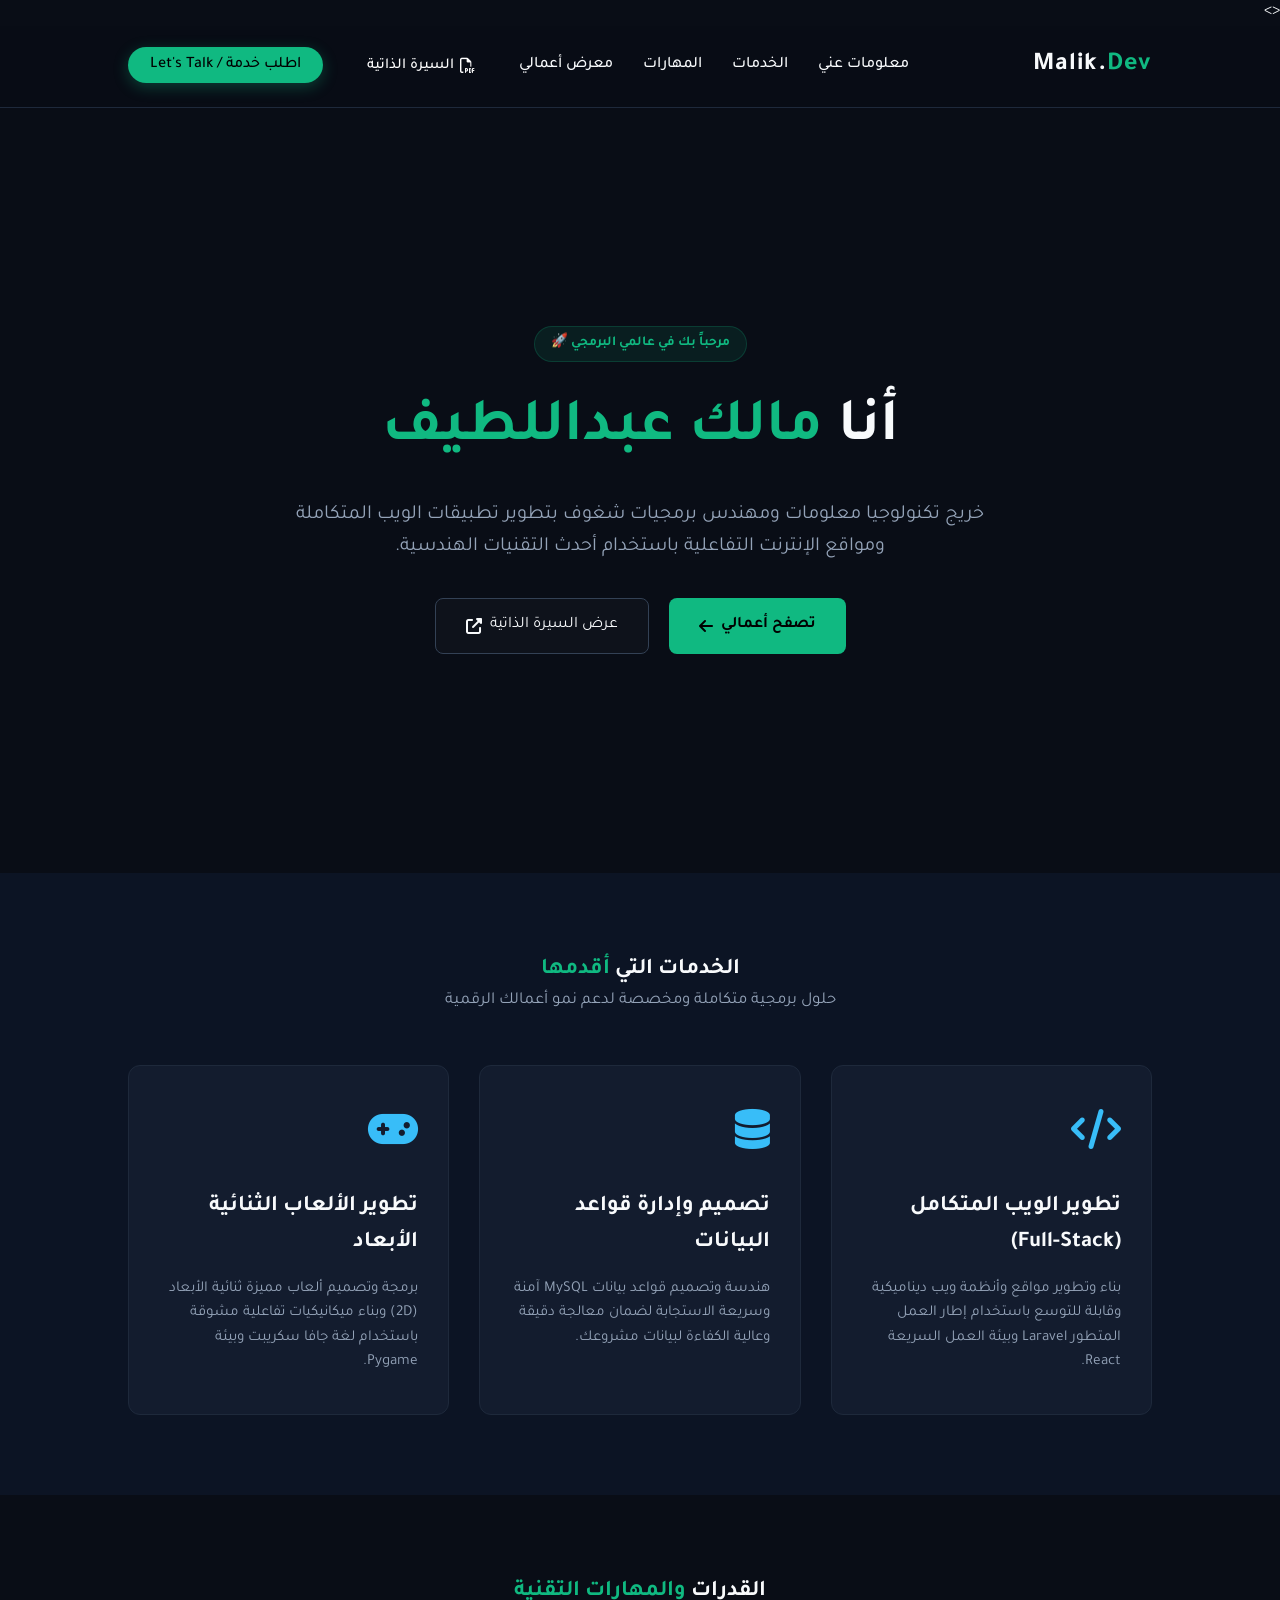
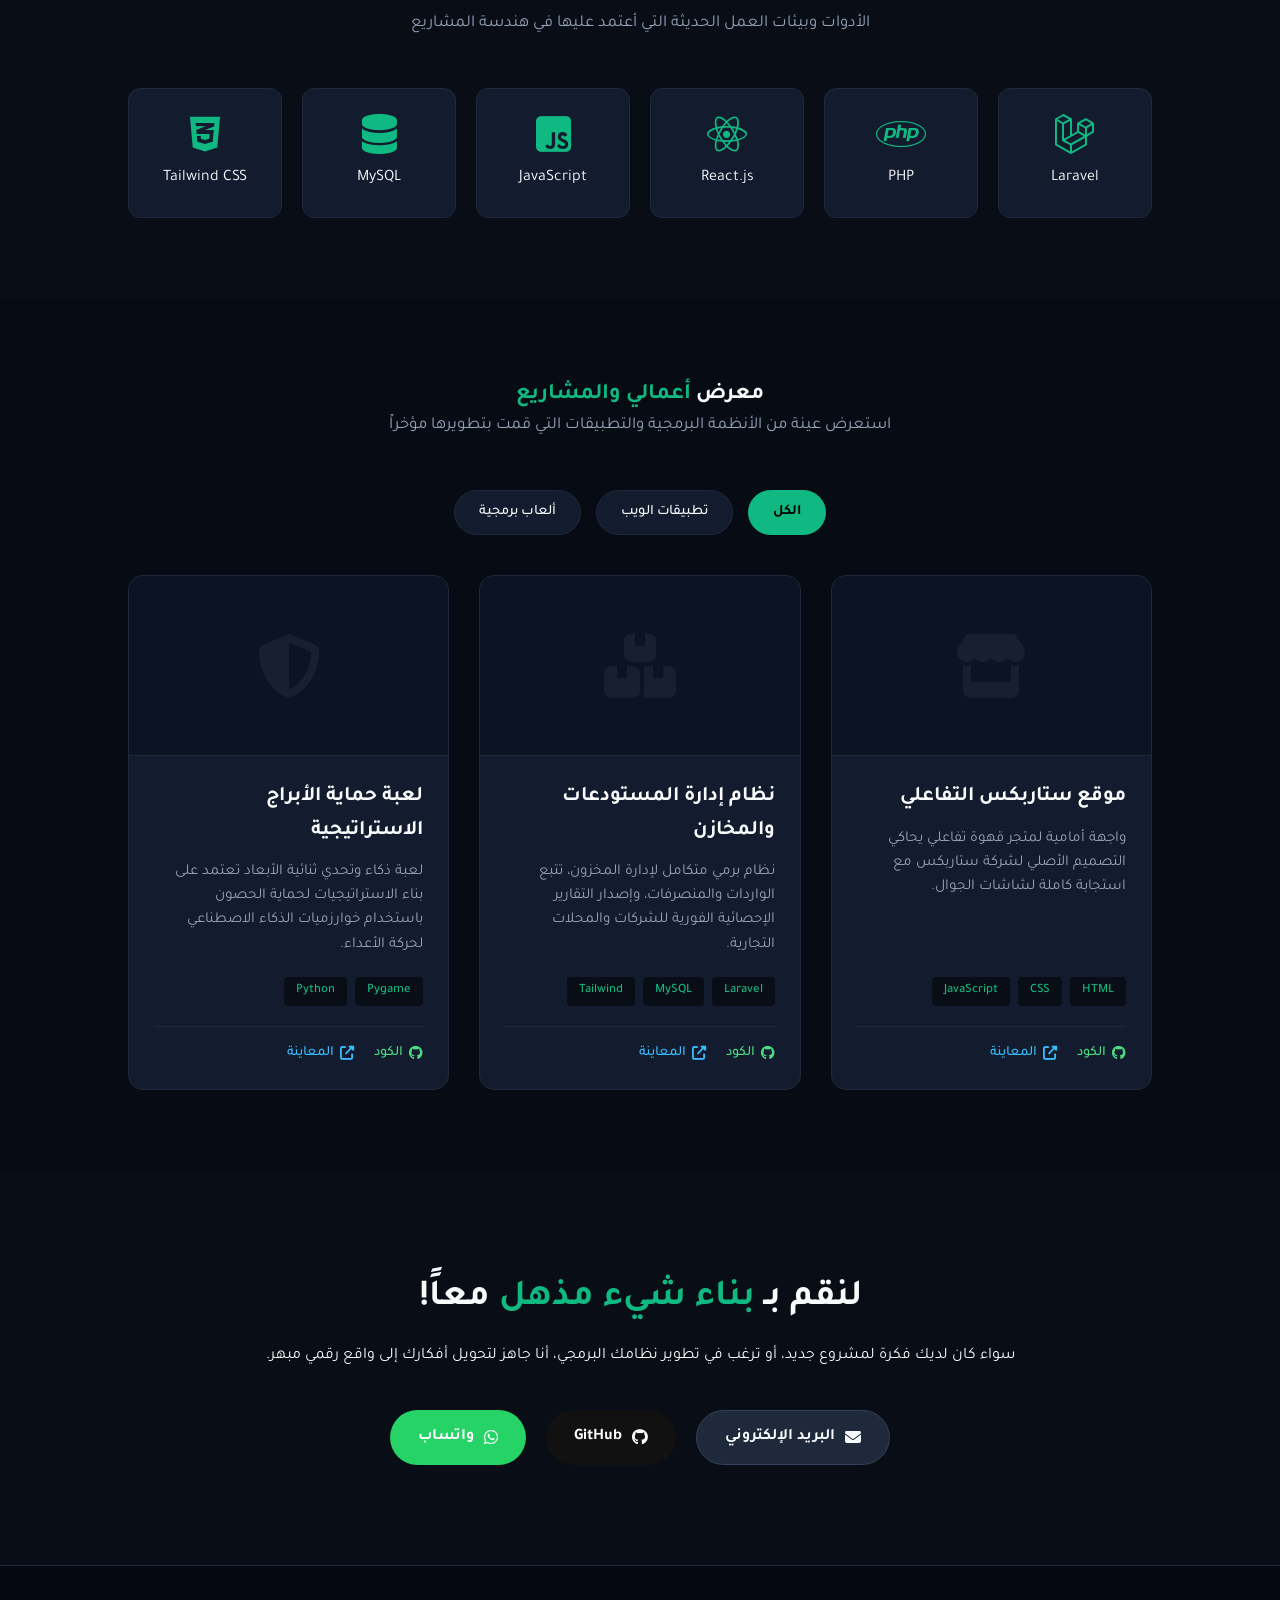
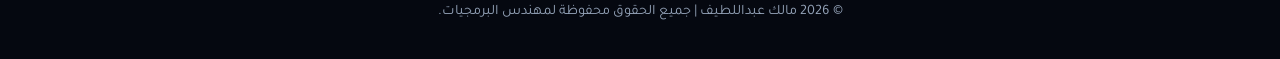
==== commit feb19c88: "إضافة صفحة السيرة الذاتية التفاعلية وتحديث ملف التنسيقات المشترك" ====
--- a/index.html
+++ b/index.html
@@ -4,11 +4,11 @@
     <meta charset="UTF-8">
     <meta name="viewport" content="width=device-width, initial-scale=1.0">
     <title>معرض أعمالي | مالك عبداللطيف</title>
-    <link rel="stylesheet" href="style.css">
+    <link rel="stylesheet" href="css/style.css">
     <link rel="stylesheet" href="https://cdnjs.cloudflare.com/ajax/libs/font-awesome/6.4.0/css/all.min.css">
     <link href="https://fonts.googleapis.com/css2?family=Tajawal:wght@400;500;700&display=swap" rel="stylesheet">
 </head>
-<body>
+<>
 
     <nav class="navbar">
         <div class="logo">Malik.<span>Dev</span></div>
@@ -17,7 +17,7 @@
             <li><a href="#services">الخدمات</a></li>
             <li><a href="#skills">المهارات</a></li>
             <li><a href="#projects">معرض أعمالي</a></li>
-            <li><a href="resume.html" target="_blank" style="color: var(--accent-blue); border: 1px solid var(--accent-blue); padding: 6px 14px; border-radius: 20px; font-weight: bold; font-size: 0.9rem; transition: 0.3s;"><i class="far fa-file-pdf"></i> السيرة الذاتية 📄</a></li>
+            <li><a href="resume.html" target="_blank" class="nav-resume-btn"><i class="far fa-file-pdf"></i>السيرة الذاتية</a></li>           
             <li><a href="#contact" class="btn-contact-nav">اطلب خدمة / Let's Talk</a></li>
         </ul>
     </nav>
@@ -141,5 +141,7 @@
         <p>&copy; 2026 مالك عبداللطيف | جميع الحقوق محفوظة لمهندس البرمجيات.</p>
     </footer>
 
+    <!-- استدعاء ملف الجافا سكريبت الخاص بالمدونة من مجلد js -->
+    <script src="js/script.js"></script>
 </body>
 </html>
--- a/css/style.css
+++ b/css/style.css
@@ -0,0 +1,716 @@
+/* ==========================================================================
+   1. التنسيقات العامة والأساسية (Global Styles) - مشتركة
+   ========================================================================== */
+* {
+    margin: 0;
+    padding: 0;
+    box-sizing: border-box;
+    font-family: 'Tajawal', sans-serif;
+    scroll-behavior: smooth;
+}
+
+:root {
+    --primary-color: #10b981; /* اللون الزمردي الأساسي للموقع */
+    --bg-dark: #090d16;       /* اللون الداكن العميق للخلفية */
+    --bg-card: #131c2e;       /* لون الكروت الكحلي الداكن الاحترافي */
+    --text-white: #f8fafc;
+    --text-gray: #94a3b8;
+    --accent-blue: #38bdf8;
+}
+
+body {
+    background-color: var(--bg-dark);
+    color: var(--text-white);
+    line-height: 1.6;
+    overflow-x: hidden;
+}
+
+a {
+    text-decoration: none;
+    color: inherit;
+}
+
+ul {
+    list-style: none;
+}
+
+/* ==========================================================================
+   2. القائمة العلوية وهيكل المدونة (index.html)
+   ========================================================================== */
+.navbar {
+    display: flex;
+    justify-content: space-between;
+    align-items: center;
+    padding: 20px 10%;
+    background: rgba(9, 13, 22, 0.95);
+    position: sticky;
+    top: 0;
+    z-index: 1000;
+    border-bottom: 1px solid #1e293b;
+    backdrop-filter: blur(10px);
+}
+
+.logo {
+    font-size: 1.6rem;
+    font-weight: 700;
+    letter-spacing: 1px;
+}
+
+.logo span {
+    color: var(--primary-color);
+}
+
+.nav-links {
+    display: flex;
+    gap: 30px;
+    align-items: center;
+}
+
+.nav-links a {
+    font-weight: 500;
+    transition: color 0.3s;
+}
+
+.nav-links a:hover {
+    color: var(--primary-color);
+}
+
+.btn-contact-nav {
+    background: var(--primary-color);
+    color: #000 !important;
+    padding: 10px 22px;
+    border-radius: 30px;
+    font-weight: bold;
+    box-shadow: 0 4px 15px rgba(16, 185, 129, 0.3);
+    transition: transform 0.3s, box-shadow 0.3s !important;
+}
+
+.btn-contact-nav:hover {
+    transform: translateY(-3px);
+    box-shadow: 0 6px 20px rgba(16, 185, 129, 0.5);
+}
+
+/* قسم الترحيب الرئيسي */
+.hero {
+    height: 85vh;
+    display: flex;
+    align-items: center;
+    justify-content: center;
+    text-align: center;
+    padding: 0 20px;
+    position: relative;
+}
+
+.badge {
+    background: rgba(16, 185, 129, 0.1);
+    color: var(--primary-color);
+    padding: 6px 16px;
+    border-radius: 20px;
+    font-size: 0.85rem;
+    font-weight: bold;
+    display: inline-block;
+    margin-bottom: 20px;
+    border: 1px solid rgba(16, 185, 129, 0.2);
+}
+
+.hero h1 {
+    font-size: 3.8rem;
+    margin-bottom: 20px;
+    font-weight: 700;
+}
+
+.highlight {
+    color: var(--primary-color);
+}
+
+.hero-desc {
+    font-size: 1.25rem;
+    color: var(--text-gray);
+    max-width: 750px;
+    margin: 0 auto 35px;
+}
+
+.hero-btns {
+    display: flex;
+    gap: 20px;
+    justify-content: center;
+}
+
+.btn-primary {
+    background: var(--primary-color);
+    padding: 14px 30px;
+    border-radius: 8px;
+    font-weight: bold;
+    color: #000;
+    display: flex;
+    align-items: center;
+    gap: 8px;
+    transition: 0.3s;
+}
+
+.btn-primary:hover {
+    transform: translateY(-3px);
+    box-shadow: 0 5px 15px rgba(16, 185, 129, 0.4);
+}
+
+.btn-secondary {
+    border: 1px solid #334155;
+    padding: 14px 30px;
+    border-radius: 8px;
+    display: flex;
+    align-items: center;
+    gap: 8px;
+    transition: 0.3s;
+    background: rgba(255, 255, 255, 0.02);
+}
+
+.btn-secondary:hover {
+    border-color: var(--primary-color);
+    color: var(--primary-color);
+}
+
+/* العناوين الموحدة للأقسام */
+.section-title {
+    text-align: center;
+    font-size: 2.5rem;
+    margin-bottom: 10px;
+    font-weight: 700;
+}
+
+.section-subtitle {
+    text-align: center;
+    color: var(--text-gray);
+    margin-bottom: 50px;
+    font-size: 1.05rem;
+}
+
+/* قسم الخدمات */
+.services-section {
+    padding: 80px 10%;
+    background: #0c1424;
+}
+
+.services-grid {
+    display: grid;
+    grid-template-columns: repeat(auto-fit, minmax(280px, 1fr));
+    gap: 30px;
+}
+
+.service-card {
+    background: var(--bg-card);
+    padding: 40px 30px;
+    border-radius: 12px;
+    border: 1px solid #1e293b;
+    transition: transform 0.3s, border-color 0.3s;
+}
+
+.service-card:hover {
+    transform: translateY(-5px);
+    border-color: var(--accent-blue);
+}
+
+.service-icon {
+    font-size: 2.5rem;
+    color: var(--accent-blue);
+    margin-bottom: 20px;
+}
+
+.service-card h3 {
+    margin-bottom: 15px;
+    font-size: 1.4rem;
+}
+
+.service-card p {
+    color: var(--text-gray);
+    font-size: 0.95rem;
+}
+
+/* قسم المهارات التقنية للمدونة */
+.skills-section {
+    padding: 80px 10%;
+}
+
+.skills-grid {
+    display: grid;
+    grid-template-columns: repeat(auto-fit, minmax(150px, 1fr));
+    gap: 20px;
+}
+
+.skill-card {
+    background: var(--bg-card);
+    padding: 25px;
+    border-radius: 12px;
+    text-align: center;
+    transition: all 0.3s;
+    border: 1px solid #1e293b;
+}
+
+.skill-card:hover {
+    transform: scale(1.05);
+    border-color: var(--primary-color);
+    background: rgba(16, 185, 129, 0.02);
+}
+
+.skill-card i {
+    font-size: 2.5rem;
+    margin-bottom: 12px;
+    display: block;
+    color: var(--primary-color);
+}
+
+/* معرض الأعمال والفرز بالتصنيفات */
+.projects-section {
+    padding: 80px 10%;
+    background: #070b14;
+}
+
+.filter-switch {
+    display: flex;
+    justify-content: center;
+    gap: 15px;
+    margin-bottom: 40px;
+}
+
+.filter-btn {
+    padding: 10px 24px;
+    background: var(--bg-card);
+    border: 1px solid #1e293b;
+    border-radius: 30px;
+    cursor: pointer;
+    font-weight: 500;
+    font-size: 0.9rem;
+    transition: all 0.3s;
+}
+
+.filter-btn:hover {
+    border-color: var(--primary-color);
+    color: var(--primary-color);
+}
+
+#all:checked ~ .filter-switch label[for="all"],
+#web-apps:checked ~ .filter-switch label[for="web-apps"],
+#games:checked ~ .filter-switch label[for="games"] {
+    background: var(--primary-color);
+    color: #000;
+    border-color: var(--primary-color);
+    font-weight: bold;
+}
+
+#web-apps:checked ~ .projects-grid .project-card:not(.f-web),
+#games:checked ~ .projects-grid .project-card:not(.f-games) {
+    display: none;
+}
+
+.projects-grid {
+    display: grid;
+    grid-template-columns: repeat(auto-fit, minmax(320px, 1fr));
+    gap: 30px;
+}
+
+.project-card {
+    background: var(--bg-card);
+    border-radius: 15px;
+    overflow: hidden;
+    border: 1px solid #1e293b;
+    display: flex;
+    flex-direction: column;
+    transition: transform 0.3s, border-color 0.3s;
+}
+
+.project-card:hover {
+    transform: translateY(-8px);
+    border-color: var(--primary-color);
+}
+
+.project-img-holder {
+    height: 180px;
+    background: #0c1424;
+    display: flex;
+    align-items: center;
+    justify-content: center;
+    font-size: 4rem;
+    color: rgba(255, 255, 255, 0.05);
+    border-bottom: 1px solid #1e293b;
+    position: relative;
+}
+
+.project-card:hover .project-img-holder {
+    color: rgba(16, 185, 129, 0.15);
+}
+
+.project-info {
+    padding: 25px;
+    display: flex;
+    flex-direction: column;
+    flex-grow: 1;
+}
+
+.project-info h3 {
+    margin-bottom: 12px;
+    font-size: 1.3rem;
+}
+
+.project-info p {
+    color: var(--text-gray);
+    font-size: 0.95rem;
+    margin-bottom: 20px;
+    flex-grow: 1;
+}
+
+.tags {
+    margin-bottom: 20px;
+    display: flex;
+    gap: 8px;
+}
+
+.tags span {
+    background: #090d16;
+    color: var(--primary-color);
+    padding: 4px 12px;
+    border-radius: 4px;
+    font-size: 0.8rem;
+    font-weight: 500;
+}
+
+.project-links {
+    display: flex;
+    gap: 20px;
+    border-top: 1px solid #1e293b;
+    padding-top: 15px;
+    margin-top: auto;
+}
+
+.project-link {
+    color: #4ADE80;
+    font-weight: 500;
+    font-size: 0.88rem;
+    display: flex;
+    align-items: center;
+    gap: 6px;
+}
+
+.project-link:hover {
+    color: white;
+    text-decoration: underline;
+}
+
+.project-link.preview {
+    color: var(--accent-blue);
+}
+
+/* قسم التواصل والتذييل للمدونة */
+.contact-section {
+    padding: 100px 10%;
+    text-align: center;
+}
+
+.contact-container {
+    max-width: 800px;
+    margin: 0 auto;
+}
+
+.contact-container h2 {
+    font-size: 2.3rem;
+    margin-bottom: 15px;
+}
+
+.contact-links {
+    display: flex;
+    justify-content: center;
+    gap: 20px;
+    margin-top: 40px;
+    flex-wrap: wrap;
+}
+
+.contact-btn {
+    padding: 14px 28px;
+    border-radius: 30px;
+    font-weight: bold;
+    display: flex;
+    align-items: center;
+    gap: 10px;
+    transition: 0.3s;
+}
+
+.email { background: #1e293b; border: 1px solid #334155; }
+.github { background: #111; color: white; }
+.instagram { background: #e1306c; color: white; }
+.whatsapp { background: #25d366; color: white; }
+
+.contact-btn:hover {
+    transform: translateY(-4px) scale(1.03);
+}
+
+footer {
+    padding: 35px;
+    text-align: center;
+    background: #050810;
+    color: var(--text-gray);
+    font-size: 0.9rem;
+    border-top: 1px solid #1e293b;
+}
+
+/* ==========================================================================
+   3. التنسيقات المخصصة لصفحة السيرة الذاتية المستقلة (resume.html)
+   ========================================================================== */
+.resume-container {
+    max-width: 800px;
+    margin: 40px auto;
+    padding: 0 20px;
+}
+
+.top-bar {
+    display: flex;
+    justify-content: space-between;
+    align-items: center;
+    margin-bottom: 30px;
+    background: var(--bg-card);
+    padding: 15px 25px;
+    border-radius: 16px;
+    border: 1px solid #1e293b;
+}
+
+.filter-buttons {
+    display: flex;
+    gap: 10px;
+}
+
+.btn-filter, .lang-switch {
+    padding: 8px 18px;
+    background: #090d16;
+    border: 1px solid #1e293b;
+    border-radius: 30px;
+    color: var(--text-white);
+    cursor: pointer;
+    font-weight: 500;
+    transition: 0.3s;
+}
+
+.btn-filter.active, .btn-filter:hover, .lang-switch:hover {
+    border-color: var(--primary-color);
+    color: var(--primary-color);
+}
+
+.section-box {
+    background: var(--bg-card);
+    border-radius: 16px;
+    padding: 30px;
+    margin-bottom: 25px;
+    border: 1px solid #1e293b;
+}
+
+.section-header {
+    display: flex;
+    align-items: center;
+    gap: 12px;
+    margin-bottom: 20px;
+    border-bottom: 1px solid #1e293b;
+    padding-bottom: 10px;
+}
+
+.section-icon {
+    font-size: 1.5rem;
+}
+
+.section-title {
+    font-size: 1.4rem;
+    font-weight: 700;
+    color: var(--text-white);
+    margin: 0;
+}
+
+.profile-card {
+    text-align: center;
+    background: var(--bg-card);
+    border-radius: 20px;
+    padding: 40px;
+    margin-bottom: 25px;
+    border: 1px solid #1e293b;
+    border-top: 4px solid var(--primary-color);
+}
+
+.profile-name {
+    font-size: 2.2rem;
+    font-weight: 700;
+    margin-bottom: 10px;
+}
+
+.profile-title {
+    color: var(--primary-color);
+    font-weight: 500;
+    font-size: 1.1rem;
+    display: block;
+    margin-bottom: 20px;
+}
+
+.contact-info {
+    display: flex;
+    justify-content: center;
+    gap: 20px;
+    flex-wrap: wrap;
+}
+
+.contact-item {
+    display: flex;
+    align-items: center;
+    gap: 8px;
+    color: var(--text-gray);
+    font-size: 0.9rem;
+}
+
+.contact-item svg {
+    width: 18px;
+    height: 18px;
+    fill: currentColor;
+}
+
+.skills-grid-resume {
+    display: flex;
+    flex-wrap: wrap;
+    gap: 10px;
+}
+
+.skill-badge {
+    background: #090d16;
+    color: var(--primary-color);
+    padding: 6px 14px;
+    border-radius: 8px;
+    font-size: 0.9rem;
+    border: 1px solid rgba(16, 185, 129, 0.2);
+}
+
+.list-item {
+    margin-bottom: 15px;
+}
+
+.item-role {
+    font-weight: 700;
+    font-size: 1.1rem;
+    color: var(--text-white);
+}
+
+.item-company {
+    color: var(--accent-blue);
+    font-size: 0.9rem;
+    margin: 4px 0 8px;
+}
+
+.item-desc {
+    color: var(--text-gray);
+    font-size: 0.95rem;
+}
+
+.hidden {
+    display: none !important;
+}
+
+/* ==========================================================================
+   4. شاشات الجوال والتصميم المتجاوب (Responsive Web Design)
+   ========================================================================== */
+@media (max-width: 768px) {
+    .nav-links { display: none; }
+    .hero h1 { font-size: 2.6rem; }
+    .hero-desc { font-size: 1.1rem; }
+    .projects-grid { grid-template-columns: 1fr; }
+    .filter-switch { flex-wrap: wrap; }
+    
+    /* جوال السيرة الذاتية */
+    .top-bar {
+        flex-direction: column;
+        gap: 15px;
+        align-items: center;
+    }
+    .profile-name { font-size: 1.8rem; }
+    .contact-info { flex-direction: column; align-items: center; gap: 10px; }
+}
+
+img, video {
+    max-width: 100%;
+    height: auto;
+}
+
+
+/* تنسيق زر السيرة الذاتية في القائمة العلوية */
+.nav-links .nav-resume-btn {
+    color: #ffffff; /* لون النص الافتراضي أبيض مثل بقية الروابط */
+    font-weight: 500;
+    font-size: 0.95rem;
+    padding: 6px 14px;
+    border-radius: 4px; /* حواف ناعمة متناسقة مع بقية عناصر الموقع */
+    transition: all 0.3s ease;
+    display: inline-flex;
+    align-items: center;
+    gap: 6px; /* مسافة بين الأيقونة والنص */
+}
+
+/* تأثير مرور الماوس (Hover Effect) المتناسق مع الثيم الأخضر */
+.nav-links .nav-resume-btn:hover {
+    color: #22c55e; /* يتغير النص للون الأخضر النيون */
+    background: rgba(34, 197, 94, 0.1); /* خلفية خضراء خفيفة جداً شفافة */
+    transform: translateY(-2px); /* حركة خفيفة للأعلى عند التمرير */
+}
+
+
+
+
+/* تصميم حاوية المهارات وأشرطة التقدم */
+.skills-progress-container {
+    display: flex;
+    flex-direction: column;
+    gap: 18px;
+    margin-top: 15px;
+}
+
+.skill-progress-item {
+    display: flex;
+    flex-direction: column;
+    gap: 8px;
+}
+
+/* سطر معلومات المهارة (الاسم والنسبة) */
+.skill-info-row {
+    display: flex;
+    justify-content: space-between;
+    align-items: center;
+}
+
+.skill-name {
+    font-size: 0.95rem;
+    font-weight: 500;
+    color: #e2e8f0; /* لون نص فاتح ومريح للعين */
+}
+
+.skill-percent {
+    font-size: 0.9rem;
+    font-weight: 700;
+    color: #22c55e; /* جُعلت النسبة المئوية باللون الأخضر النيون المتناسق */
+}
+
+/* خلفية شريط التقدم */
+.progress-bar-bg {
+    width: 100%;
+    height: 8px;
+    background: rgba(255, 255, 255, 0.05); /* رمادي داكن شفاف جداً */
+    border-radius: 10px;
+    overflow: hidden;
+    position: relative;
+}
+
+/* امتلاء شريط التقدم باللون الأخضر المتوهج */
+.progress-bar-fill {
+    height: 100%;
+    background: linear-gradient(90deg, #22c55e, #4ade80); /* تدرج نيون أخضر فخم */
+    border-radius: 10px;
+    transition: width 1s ease-in-out;
+}
+
+/* دعم قلب اتجاه حركة الأشرطة برمجياً عند التحويل للغة الإنجليزية */
+html[dir="ltr"] .progress-bar-fill {
+    position: absolute;
+    left: 0;
+}
+
+html[dir="rtl"] .progress-bar-fill {
+    position: absolute;
+    right: 0;
+}
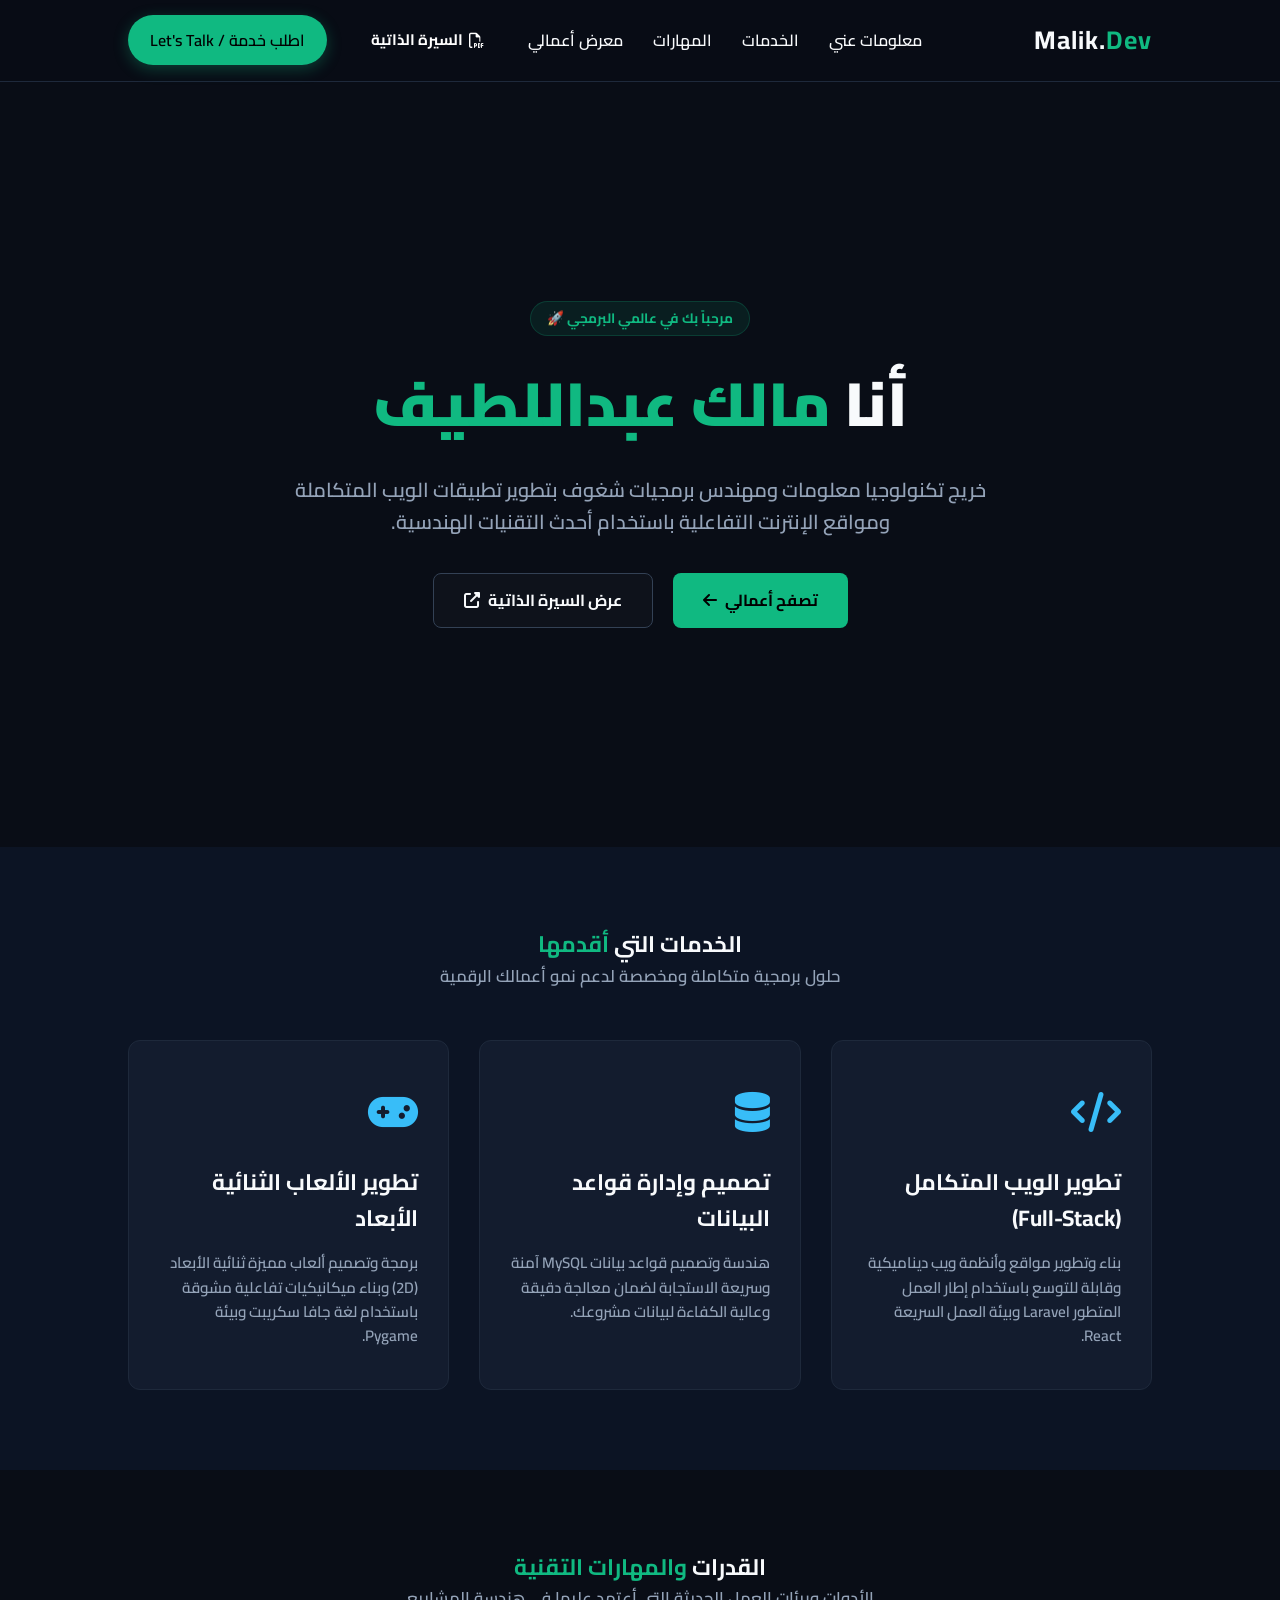
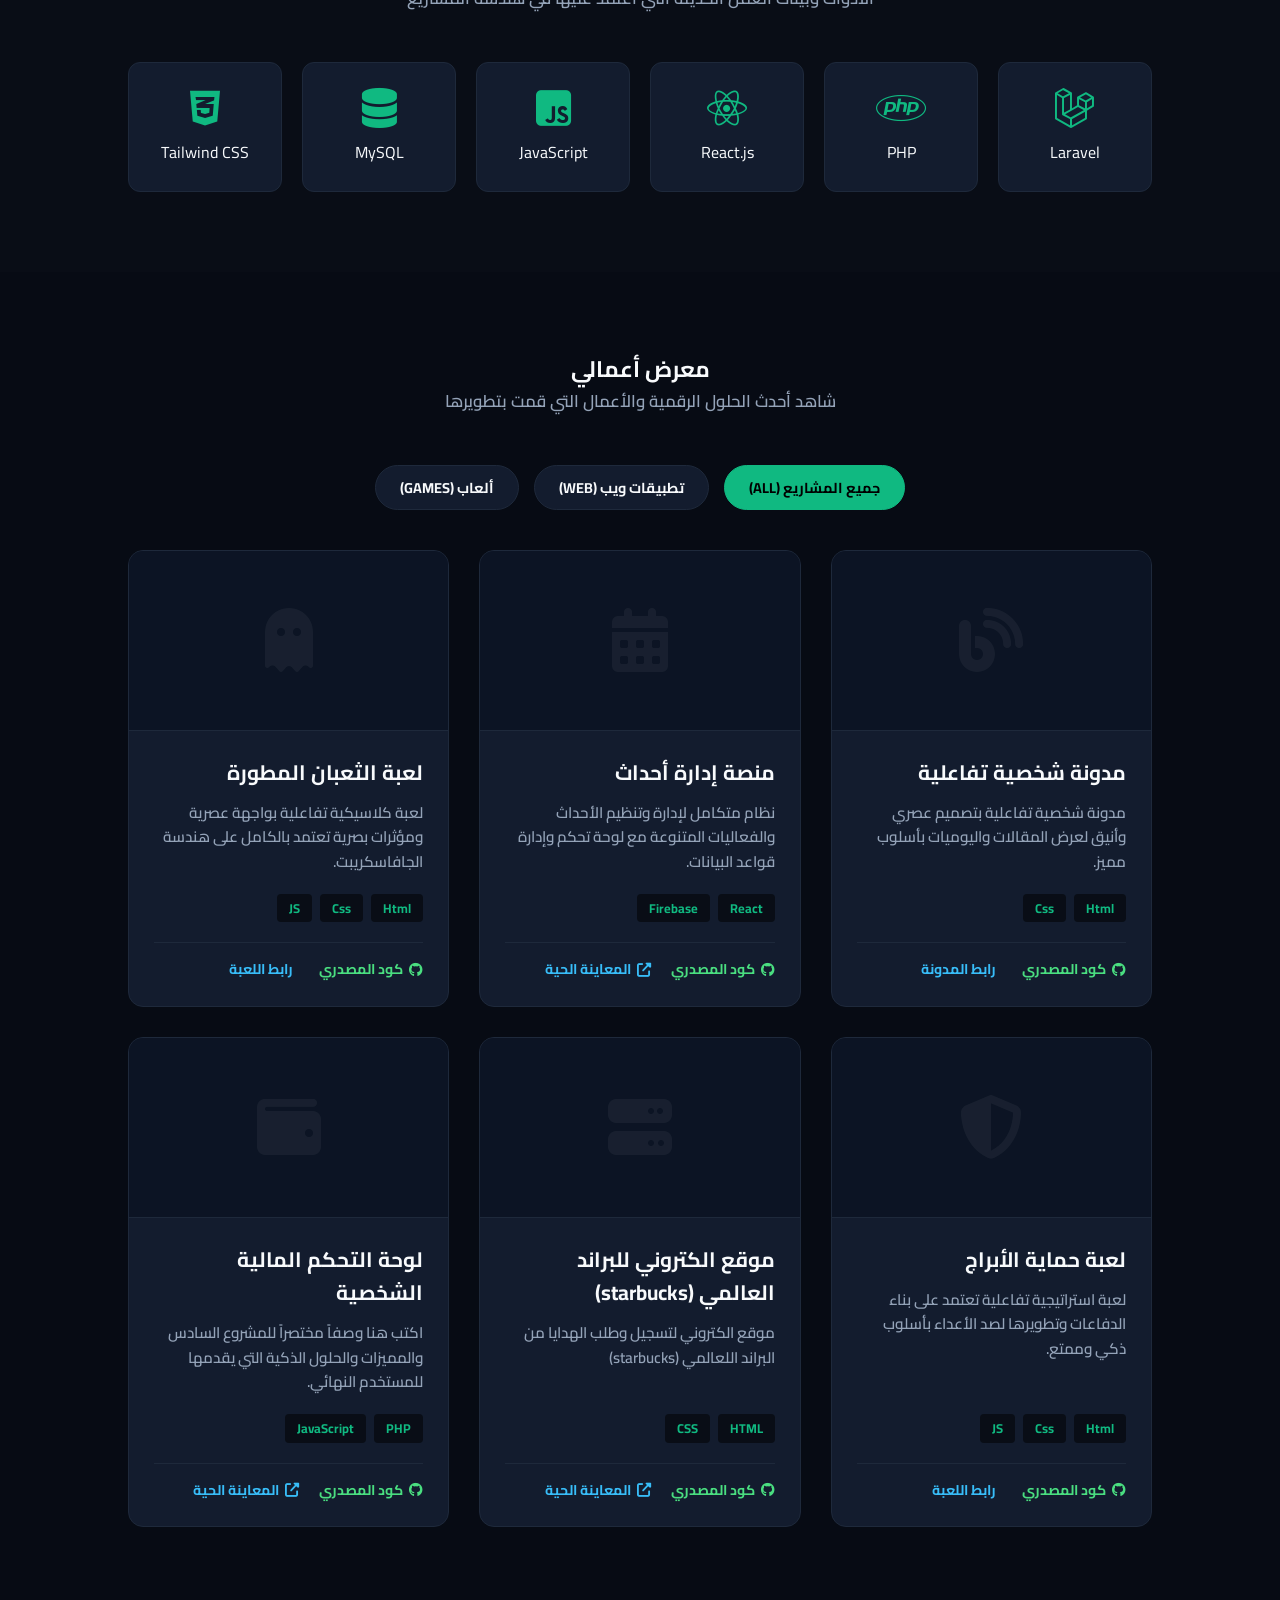
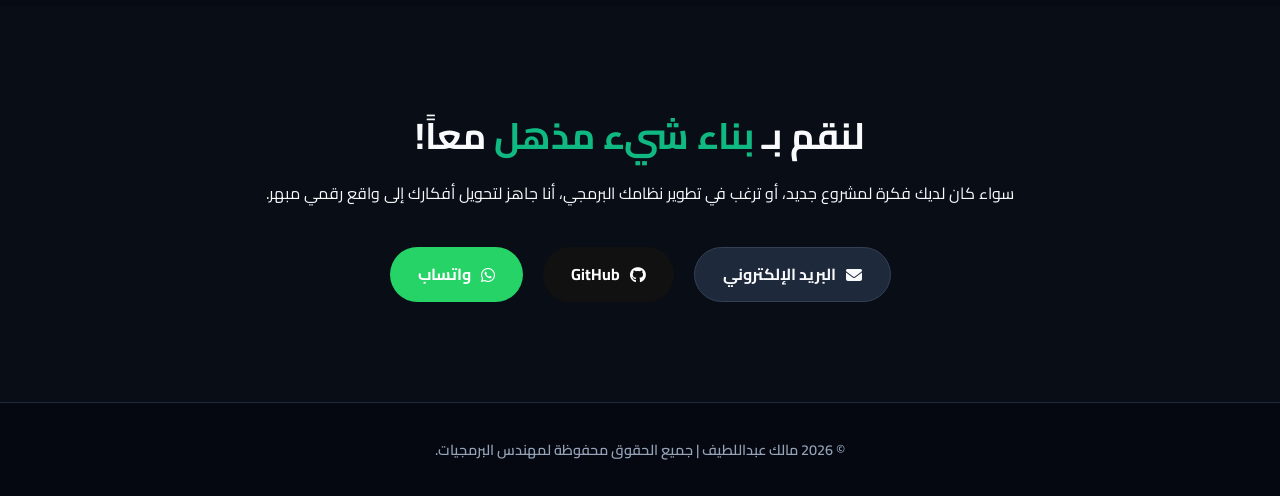
==== commit b3b18332: "Fix phone layout, add soft skills and professional certifications" ====
--- a/index.html
+++ b/index.html
@@ -4,11 +4,15 @@
     <meta charset="UTF-8">
     <meta name="viewport" content="width=device-width, initial-scale=1.0">
     <title>معرض أعمالي | مالك عبداللطيف</title>
+    <!-- استدعاء خط Cairo بأوزان مختلفة (عادي، متوسط، عريض، وعريض جداً) -->
+    <link rel="preconnect" href="https://fonts.googleapis.com">
+    <link rel="preconnect" href="https://fonts.gstatic.com" crossorigin>
+    <link href="https://fonts.googleapis.com/css2?family=Cairo:wght@400;600;700;900&display=swap" rel="stylesheet">
     <link rel="stylesheet" href="css/style.css">
     <link rel="stylesheet" href="https://cdnjs.cloudflare.com/ajax/libs/font-awesome/6.4.0/css/all.min.css">
     <link href="https://fonts.googleapis.com/css2?family=Tajawal:wght@400;500;700&display=swap" rel="stylesheet">
 </head>
-<>
+
 
     <nav class="navbar">
         <div class="logo">Malik.<span>Dev</span></div>
@@ -70,42 +74,56 @@
     </section>
 
     <section id="projects" class="projects-section">
-        <h2 class="section-title">معرض <span class="highlight">أعمالي والمشاريع</span></h2>
-        <p class="section-subtitle">استعرض عينة من الأنظمة البرمجية والتطبيقات التي قمت بتطويرها مؤخراً</p>
+        <h2 class="section-title">معرض أعمالي</h2>
+        <p class="section-subtitle">شاهد أحدث الحلول الرقمية والأعمال التي قمت بتطويرها</p>
         
-        <input type="radio" name="p-filter" id="all" checked style="display:none;">
-        <input type="radio" name="p-filter" id="web-apps" style="display:none;">
-        <input type="radio" name="p-filter" id="games" style="display:none;">
+        <input type="radio" name="filter" id="all" checked hidden>
+        <input type="radio" name="filter" id="web-apps" hidden>
+        <input type="radio" name="filter" id="games" hidden>
 
         <div class="filter-switch">
-            <label for="all" class="filter-btn">الكل</label>
-            <label for="web-apps" class="filter-btn">تطبيقات الويب</label>
-            <label for="games" class="filter-btn">ألعاب برمجية</label>
+            <label for="all" class="filter-btn">جميع المشاريع (ALL)</label>
+            <label for="web-apps" class="filter-btn">تطبيقات ويب (WEB)</label>
+            <label for="games" class="filter-btn">ألعاب (GAMES)</label>
         </div>
 
         <div class="projects-grid">
+            
             <div class="project-card f-web">
-                <div class="project-img-holder"><i class="fas fa-store"></i></div>
+                <div class="project-img-holder"><i class="fas fa-blog"></i></div>
                 <div class="project-info">
-                    <h3>موقع ستاربكس التفاعلي</h3>
-                    <p>واجهة أمامية لمتجر قهوة تفاعلي يحاكي التصميم الأصلي لشركة ستاربكس مع استجابة كاملة لشاشات الجوال.</p>
-                    <div class="tags"><span>HTML</span><span>CSS</span><span>JavaScript</span></div>
+                    <h3>مدونة شخصية تفاعلية</h3>
+                    <p>مدونة شخصية تفاعلية بتصميم عصري وأنيق لعرض المقالات واليوميات بأسلوب مميز.</p>
+                    <div class="tags"><span>Html</span><span>Css</span></div>
                     <div class="project-links">
-                        <a href="https://github.com/ENG-Malek-Maker/starbucks-page" target="_blank" class="project-link"><i class="fab fa-github"></i> الكود</a>
-                        <a href="https://malek-star-bucks.netlify.app/" target="_blank" class="project-link preview"><i class="fas fa-external-link-alt"></i> المعاينة</a>
+                        <a href="https://github.com/ENG-Malek-Maker/malek-proo" target="_blank" class="project-link"><i class="fab fa-github"></i> كود المصدري</a>
+                        <a href="https://malek-proo.netlify.app/" target="_blank" class="project-link preview"><i class="fab fa-netlify"></i> رابط المدونة</a>
                     </div>
                 </div>
             </div>
-            
+
             <div class="project-card f-web">
-                <div class="project-img-holder"><i class="fas fa-boxes"></i></div>
+                <div class="project-img-holder"><i class="fas fa-calendar-alt"></i></div>
                 <div class="project-info">
-                    <h3>نظام إدارة المستودعات والمخازن</h3>
-                    <p>نظام برمي متكامل لإدارة المخزون، تتبع الواردات والمنصرفات، وإصدار التقارير الإحصائية الفورية للشركات والمحلات التجارية.</p>
-                    <div class="tags"><span>Laravel</span><span>MySQL</span><span>Tailwind</span></div>
+                    <h3>منصة إدارة أحداث</h3>
+                    <p>نظام متكامل لإدارة وتنظيم الأحداث والفعاليات المتنوعة مع لوحة تحكم وإدارة قواعد البيانات.</p>
+                    <div class="tags"><span>React</span><span>Firebase</span></div>
                     <div class="project-links">
-                        <a href="#" class="project-link"><i class="fab fa-github"></i> الكود</a>
-                        <a href="#" class="project-link preview"><i class="fas fa-external-link-alt"></i> المعاينة</a>
+                        <a href="https://github.com/ENG-Malek-Maker/event-management-system" target="_blank" class="project-link"><i class="fab fa-github"></i> كود المصدري</a>
+                        <a href="ضع_رابط_المعاينة_هنا" target="_blank" class="project-link preview"><i class="fas fa-external-link-alt"></i> المعاينة الحية</a>
+                    </div>
+                </div>
+            </div>
+
+            <div class="project-card f-games">
+                <div class="project-img-holder"><i class="fas fa-ghost"></i></div>
+                <div class="project-info">
+                    <h3>لعبة الثعبان المطورة</h3>
+                    <p>لعبة كلاسيكية تفاعلية بواجهة عصرية ومؤثرات بصرية تعتمد بالكامل على هندسة الجافاسكريبت.</p>
+                    <div class="tags"><span>Html</span><span>Css</span><span>JS</span></div>
+                    <div class="project-links">
+                        <a href="https://github.com/ENG-Malek-Maker/snake_game" target="_blank" class="project-link"><i class="fab fa-github"></i> كود المصدري</a>
+                        <a href="https://snakegame-malek.netlify.app/" target="_blank" class="project-link preview"><i class="fab fa-netlify"></i> رابط اللعبة</a>
                     </div>
                 </div>
             </div>
@@ -113,15 +131,42 @@
             <div class="project-card f-games">
                 <div class="project-img-holder"><i class="fas fa-shield-alt"></i></div>
                 <div class="project-info">
-                    <h3>لعبة حماية الأبراج الاستراتيجية</h3>
-                    <p>لعبة ذكاء وتحدي ثنائية الأبعاد تعتمد على بناء الاستراتيجيات لحماية الحصون باستخدام خوارزميات الذكاء الاصطناعي لحركة الأعداء.</p>
-                    <div class="tags"><span>Pygame</span><span>Python</span></div>
+                    <h3>لعبة حماية الأبراج</h3>
+                    <p>لعبة استراتيجية تفاعلية تعتمد على بناء الدفاعات وتطويرها لصد الأعداء بأسلوب ذكي وممتع.</p>
+                    <div class="tags"><span>Html</span><span>Css</span><span>JS</span></div>
                     <div class="project-links">
-                        <a href="#" class="project-link"><i class="fab fa-github"></i> الكود</a>
-                        <a href="#" class="project-link preview"><i class="fas fa-external-link-alt"></i> المعاينة</a>
+                        <a href="https://github.com/ENG-Malek-Maker/tower-defense-html" target="_blank" class="project-link"><i class="fab fa-github"></i> كود المصدري</a>
+                        <a href="https://tower-def-malek.netlify.app/" target="_blank" class="project-link preview"><i class="fab fa-netlify"></i> رابط اللعبة</a>
                     </div>
                 </div>
             </div>
+
+            <div class="project-card f-web">
+                <div class="project-img-holder"><i class="fas fa-server"></i></div>
+                <div class="project-info">
+                   <h3>موقع الكتروني للبراند العالمي (starbucks)</h3>
+                      <p>موقع الكتروني لتسجيل وطلب الهدايا من البراند اللعالمي (starbucks)</p>
+                    <div class="tags"><span>HTML</span><span>CSS</span></div>
+                    <div class="project-links">
+                        <a href="https://github.com/ENG-Malek-Maker/starbucks-page" target="_blank" class="project-link"><i class="fab fa-github"></i> كود المصدري</a>
+                        <a href="https://malek-star-bucks.netlify.app/" target="_blank" class="project-link preview"><i class="fas fa-external-link-alt"></i> المعاينة الحية</a>
+                    </div>
+                </div>
+            </div>
+
+            <div class="project-card f-web">
+                <div class="project-img-holder"><i class="fas fa-wallet"></i></div>
+                <div class="project-info">
+                    <h3>لوحة التحكم المالية الشخصية</h3>
+                    <p>اكتب هنا وصفاً مختصراً للمشروع السادس والمميزات والحلول الذكية التي يقدمها للمستخدم النهائي.</p>
+                    <div class="tags"><span>PHP</span><span>JavaScript</span></div>
+                    <div class="project-links">
+                        <a href="ضع_رابط_جيت_هاب_هنا" target="_blank" class="project-link"><i class="fab fa-github"></i> كود المصدري</a>
+                        <a href="ضع_رابط_المعاينة_هنا" target="_blank" class="project-link preview"><i class="fas fa-external-link-alt"></i> المعاينة الحية</a>
+                    </div>
+                </div>
+            </div>
+
         </div>
     </section>
 
--- a/css/style.css
+++ b/css/style.css
@@ -5,7 +5,7 @@
     margin: 0;
     padding: 0;
     box-sizing: border-box;
-    font-family: 'Tajawal', sans-serif;
+    font-family: 'Cairo', sans-serif; /* تم التعديل إلى خط Cairo ليكون أكثر كثافة وجمالاً */
     scroll-behavior: smooth;
 }
 
@@ -67,7 +67,7 @@
 }
 
 .nav-links a {
-    font-weight: 500;
+    font-weight: 600; /* تم زيادة الكثافة */
     transition: color 0.3s;
 }
 
@@ -116,7 +116,7 @@
 .hero h1 {
     font-size: 3.8rem;
     margin-bottom: 20px;
-    font-weight: 700;
+    font-weight: 900; /* تم رفع الكثافة لأقصى حد لإبراز عنوان الاسم والترحيب */
 }
 
 .highlight {
@@ -128,6 +128,7 @@
     color: var(--text-gray);
     max-width: 750px;
     margin: 0 auto 35px;
+    font-weight: 600; /* نصوص الوصف ممتلئة وواضحة */
 }
 
 .hero-btns {
@@ -162,6 +163,7 @@
     gap: 8px;
     transition: 0.3s;
     background: rgba(255, 255, 255, 0.02);
+    font-weight: bold;
 }
 
 .btn-secondary:hover {
@@ -182,6 +184,7 @@
     color: var(--text-gray);
     margin-bottom: 50px;
     font-size: 1.05rem;
+    font-weight: 600;
 }
 
 /* قسم الخدمات */
@@ -218,11 +221,13 @@
 .service-card h3 {
     margin-bottom: 15px;
     font-size: 1.4rem;
+    font-weight: 700;
 }
 
 .service-card p {
     color: var(--text-gray);
     font-size: 0.95rem;
+    font-weight: 600;
 }
 
 /* قسم المهارات التقنية للمدونة */
@@ -277,7 +282,7 @@
     border: 1px solid #1e293b;
     border-radius: 30px;
     cursor: pointer;
-    font-weight: 500;
+    font-weight: 700; /* ممتلئ */
     font-size: 0.9rem;
     transition: all 0.3s;
 }
@@ -348,6 +353,7 @@
 .project-info h3 {
     margin-bottom: 12px;
     font-size: 1.3rem;
+    font-weight: 700;
 }
 
 .project-info p {
@@ -355,6 +361,7 @@
     font-size: 0.95rem;
     margin-bottom: 20px;
     flex-grow: 1;
+    font-weight: 600;
 }
 
 .tags {
@@ -369,7 +376,7 @@
     padding: 4px 12px;
     border-radius: 4px;
     font-size: 0.8rem;
-    font-weight: 500;
+    font-weight: 700;
 }
 
 .project-links {
@@ -382,7 +389,7 @@
 
 .project-link {
     color: #4ADE80;
-    font-weight: 500;
+    font-weight: 700;
     font-size: 0.88rem;
     display: flex;
     align-items: center;
@@ -412,6 +419,7 @@
 .contact-container h2 {
     font-size: 2.3rem;
     margin-bottom: 15px;
+    font-weight: 700;
 }
 
 .contact-links {
@@ -448,6 +456,7 @@
     color: var(--text-gray);
     font-size: 0.9rem;
     border-top: 1px solid #1e293b;
+    font-weight: 600;
 }
 
 /* ==========================================================================
@@ -482,7 +491,7 @@
     border-radius: 30px;
     color: var(--text-white);
     cursor: pointer;
-    font-weight: 500;
+    font-weight: 700;
     transition: 0.3s;
 }
 
@@ -519,6 +528,7 @@
     margin: 0;
 }
 
+/* تعديل كارت البروفايل بالكامل ليتوافق مع أوزان وجوانب خط Cairo */
 .profile-card {
     text-align: center;
     background: var(--bg-card);
@@ -531,23 +541,26 @@
 
 .profile-name {
     font-size: 2.2rem;
-    font-weight: 700;
+    font-weight: 900; /* ممتلئ وضخم للبروفايل الرئيسي */
     margin-bottom: 10px;
 }
 
 .profile-title {
     color: var(--primary-color);
-    font-weight: 500;
+    font-weight: 700; /* تم زيادة الكثافة */
     font-size: 1.1rem;
     display: block;
-    margin-bottom: 20px;
-}
-
+    margin-bottom: 25px;
+}
+
+/* تنسيق حاوية معلومات الاتصال المدمجة لمالك لتدعم العناصر الـ 5 بمرونة وتناسق */
 .contact-info {
     display: flex;
     justify-content: center;
-    gap: 20px;
+    gap: 20px 25px; /* أبعاد مريحة بين العناصر */
     flex-wrap: wrap;
+    max-width: 90%;
+    margin: 0 auto;
 }
 
 .contact-item {
@@ -555,7 +568,13 @@
     align-items: center;
     gap: 8px;
     color: var(--text-gray);
-    font-size: 0.9rem;
+    font-size: 0.95rem; /* حجم خط متناسق */
+    font-weight: 600;    /* كثافة متوسطة واضحة جداً */
+    transition: color 0.3s ease;
+}
+
+.contact-item:hover {
+    color: var(--text-white);
 }
 
 .contact-item svg {
@@ -576,6 +595,7 @@
     padding: 6px 14px;
     border-radius: 8px;
     font-size: 0.9rem;
+    font-weight: 700;
     border: 1px solid rgba(16, 185, 129, 0.2);
 }
 
@@ -593,11 +613,13 @@
     color: var(--accent-blue);
     font-size: 0.9rem;
     margin: 4px 0 8px;
+    font-weight: 600;
 }
 
 .item-desc {
     color: var(--text-gray);
     font-size: 0.95rem;
+    font-weight: 600;
 }
 
 .hidden {
@@ -621,7 +643,14 @@
         align-items: center;
     }
     .profile-name { font-size: 1.8rem; }
-    .contact-info { flex-direction: column; align-items: center; gap: 10px; }
+    
+    /* عند فتح الجوال تترتب العناصر عمودياً بشكل فخم ومتناسق */
+    .contact-info { 
+        flex-direction: column; 
+        align-items: flex-start; /* ترتيب محاذي جهة البداية للمظهر الاحترافي */
+        gap: 12px; 
+        width: fit-content;
+    }
 }
 
 img, video {
@@ -629,29 +658,25 @@
     height: auto;
 }
 
-
 /* تنسيق زر السيرة الذاتية في القائمة العلوية */
 .nav-links .nav-resume-btn {
-    color: #ffffff; /* لون النص الافتراضي أبيض مثل بقية الروابط */
-    font-weight: 500;
+    color: #ffffff; 
+    font-weight: 700; /* زيادة الكثافة */
     font-size: 0.95rem;
     padding: 6px 14px;
-    border-radius: 4px; /* حواف ناعمة متناسقة مع بقية عناصر الموقع */
+    border-radius: 4px; 
     transition: all 0.3s ease;
     display: inline-flex;
     align-items: center;
-    gap: 6px; /* مسافة بين الأيقونة والنص */
+    gap: 6px; 
 }
 
 /* تأثير مرور الماوس (Hover Effect) المتناسق مع الثيم الأخضر */
 .nav-links .nav-resume-btn:hover {
-    color: #22c55e; /* يتغير النص للون الأخضر النيون */
-    background: rgba(34, 197, 94, 0.1); /* خلفية خضراء خفيفة جداً شفافة */
-    transform: translateY(-2px); /* حركة خفيفة للأعلى عند التمرير */
-}
-
-
-
+    color: #22c55e; 
+    background: rgba(34, 197, 94, 0.1); 
+    transform: translateY(-2px); 
+}
 
 /* تصميم حاوية المهارات وأشرطة التقدم */
 .skills-progress-container {
@@ -676,21 +701,21 @@
 
 .skill-name {
     font-size: 0.95rem;
-    font-weight: 500;
-    color: #e2e8f0; /* لون نص فاتح ومريح للعين */
+    font-weight: 700; /* تعديل الكثافة */
+    color: #e2e8f0; 
 }
 
 .skill-percent {
     font-size: 0.9rem;
-    font-weight: 700;
-    color: #22c55e; /* جُعلت النسبة المئوية باللون الأخضر النيون المتناسق */
+    font-weight: 700; 
+    color: #22c55e; 
 }
 
 /* خلفية شريط التقدم */
 .progress-bar-bg {
     width: 100%;
     height: 8px;
-    background: rgba(255, 255, 255, 0.05); /* رمادي داكن شفاف جداً */
+    background: rgba(255, 255, 255, 0.05); 
     border-radius: 10px;
     overflow: hidden;
     position: relative;
@@ -699,7 +724,7 @@
 /* امتلاء شريط التقدم باللون الأخضر المتوهج */
 .progress-bar-fill {
     height: 100%;
-    background: linear-gradient(90deg, #22c55e, #4ade80); /* تدرج نيون أخضر فخم */
+    background: linear-gradient(90deg, #22c55e, #4ade80); 
     border-radius: 10px;
     transition: width 1s ease-in-out;
 }
@@ -713,4 +738,199 @@
 html[dir="rtl"] .progress-bar-fill {
     position: absolute;
     right: 0;
+}
+
+/* تنسيق شبكة المهارات الشخصية */
+.soft-skills-grid {
+    display: grid;
+    grid-template-columns: repeat(auto-fill, minmax(180px, 1fr)); /* توزيع مرن حسب مساحة الشاشة */
+    gap: 15px;
+    margin-top: 15px;
+}
+
+/* تنسيق البطاقة الصغيرة لكل مهارة */
+.soft-skill-item {
+    background: #090d16; /* لون داكن متباين مع الكرت الأساسي */
+    border: 1px solid #1e293b;
+    border-radius: 12px;
+    padding: 12px 20px;
+    display: flex;
+    align-items: center;
+    justify-content: center;
+    gap: 10px;
+    font-size: 0.95rem;
+    font-weight: 700; /* وزن كثيف متناسق مع خط Cairo الجديد */
+    color: #f8fafc;
+    transition: all 0.3s ease;
+}
+/* تنسيق شبكة المهارات الشخصية - جعل الأبعاد متناسقة للأسطر */
+.soft-skills-grid {
+    display: grid;
+    grid-template-columns: repeat(auto-fill, minmax(180px, 1fr)); 
+    gap: 12px;
+    margin-top: 20px;
+}
+
+/* تنسيق البطاقة الشفافة والأكثر تناسقاً */
+.soft-skill-item {
+    /* جعل الخلفية شفافة مأخوذة من لون الخلفية الداكنة بدلاً من اللون المصمت */
+    background: rgba(9, 13, 22, 0.4); 
+    /* إضافة تأثير ضبابي شفاف ناعم خلف البطاقة */
+    backdrop-filter: blur(8px);
+    -webkit-backdrop-filter: blur(8px);
+    
+    /* حدود ناعمة جداً غير حادة */
+    border: 1px solid rgba(255, 255, 255, 0.05);
+    border-radius: 12px;
+    padding: 12px 16px;
+    
+    display: flex;
+    align-items: center;
+    /* محاذاة العناصر والرموز لتبدأ بشكل منظم ومتناسق من اليمين أو اليسار */
+    justify-content: flex-start; 
+    gap: 12px;
+    
+    font-size: 0.95rem;
+    font-weight: 700;
+    color: #e2e8f0; /* لون نص مريح ومتناسق مع الشفافية */
+    transition: all 0.3s cubic-bezier(0.4, 0, 0.2, 1);
+}
+
+/* تأثير التمرير الاندماجي الفخم */
+.soft-skill-item:hover {
+    border-color: rgba(16, 185, 129, 0.3); /* توهج بلون الثيم الأخضر بشكل هادئ */
+    background: rgba(16, 185, 129, 0.08); /* لون خلفية أخضر خفيف جداً وشفاف */
+    transform: translateY(-2px);
+    color: #ffffff;
+    box-shadow: 0 4px 12px rgba(16, 185, 129, 0.1);
+}
+
+/* لضمان بقاء الترتيب متناسقاً في الأجهزة المختلفة (الرمز ثم النص) */
+html[dir="rtl"] .soft-skill-item {
+    direction: rtl;
+}
+html[dir="ltr"] .soft-skill-item {
+    direction: ltr;
+}
+
+/* تعديل الأحجام لشاشات الجوال */
+@media (max-width: 480px) {
+    .soft-skills-grid {
+        grid-template-columns: repeat(2, 1fr);
+        gap: 8px;
+    }
+    .soft-skill-item {
+        padding: 10px;
+        font-size: 0.85rem;
+        gap: 8px;
+    }
+}
+
+
+
+/* حاوية البطاقات المهنية */
+.pro-skills-container {
+    display: flex;
+    flex-direction: column;
+    gap: 15px;
+    margin-top: 20px;
+}
+
+/* تنسيق البطاقة الطولية الشفافة */
+.pro-skill-card {
+    background: rgba(9, 13, 22, 0.4);
+    backdrop-filter: blur(8px);
+    -webkit-backdrop-filter: blur(8px);
+    border: 1px solid rgba(255, 255, 255, 0.05);
+    border-radius: 14px;
+    padding: 20px 25px;
+    display: flex;
+    justify-content: space-between;
+    align-items: center;
+    transition: all 0.3s cubic-bezier(0.4, 0, 0.2, 1);
+}
+
+/* تأثير التمرير للبطاقة */
+.pro-skill-card:hover {
+    border-color: rgba(16, 185, 129, 0.3);
+    background: rgba(16, 185, 129, 0.06);
+    transform: translateX(-3px); /* حركة خفيفة لليمين عند التمرير تعطي طابعاً تفاعلياً */
+    box-shadow: 0 4px 15px rgba(0, 0, 0, 0.2);
+}
+
+/* دعم قلب اتجاه الحركة عند تحويل الموقع للغة الإنجليزية */
+html[dir="ltr"] .pro-skill-card:hover {
+    transform: translateX(3px);
+}
+
+/* تفاصيل النصوص داخل البطاقة */
+.pro-skill-info {
+    display: flex;
+    flex-direction: column;
+    gap: 6px;
+    flex-grow: 1;
+}
+
+.pro-skill-title {
+    font-size: 1.15rem;
+    font-weight: 700;
+    color: #ffffff;
+    margin: 0;
+}
+
+.pro-skill-desc {
+    font-size: 0.9rem;
+    font-weight: 600;
+    color: var(--text-gray);
+    margin: 0;
+}
+
+/* المربع الجانبي الصغير المخصص للأيقونة */
+.pro-skill-icon-box {
+    width: 45px;
+    height: 45px;
+    background: rgba(255, 255, 255, 0.03);
+    border: 1px solid rgba(255, 255, 255, 0.08);
+    border-radius: 10px;
+    display: flex;
+    align-items: center;
+    justify-content: center;
+    font-size: 1.2rem;
+    color: var(--accent-blue);
+    flex-shrink: 0;
+    margin-right: 15px; /* مسافة افتراضية */
+}
+
+/* ضبط المسافات للأيقونة حسب اتجاه اللغة */
+html[dir="rtl"] .pro-skill-icon-box {
+    margin-right: 15px;
+    margin-left: 0;
+}
+
+html[dir="ltr"] .pro-skill-icon-box {
+    margin-left: 15px;
+    margin-right: 0;
+}
+
+/* شاشات الجوال */
+@media (max-width: 480px) {
+    .pro-skill-card {
+        padding: 15px;
+    }
+    .pro-skill-title {
+        font-size: 1rem;
+    }
+    .pro-skill-desc {
+        font-size: 0.8rem;
+    }
+    .pro-skill-icon-box {
+        width: 38px;
+        height: 38px;
+        font-size: 1rem;
+    }
+}
+
+.pro-skill-icon-box {
+    /* الكود السابق الخاص بك كما هو ونضيف له فقط: */
+    filter: drop-shadow(0 2px 4px rgba(255, 255, 255, 0.1));
 }
